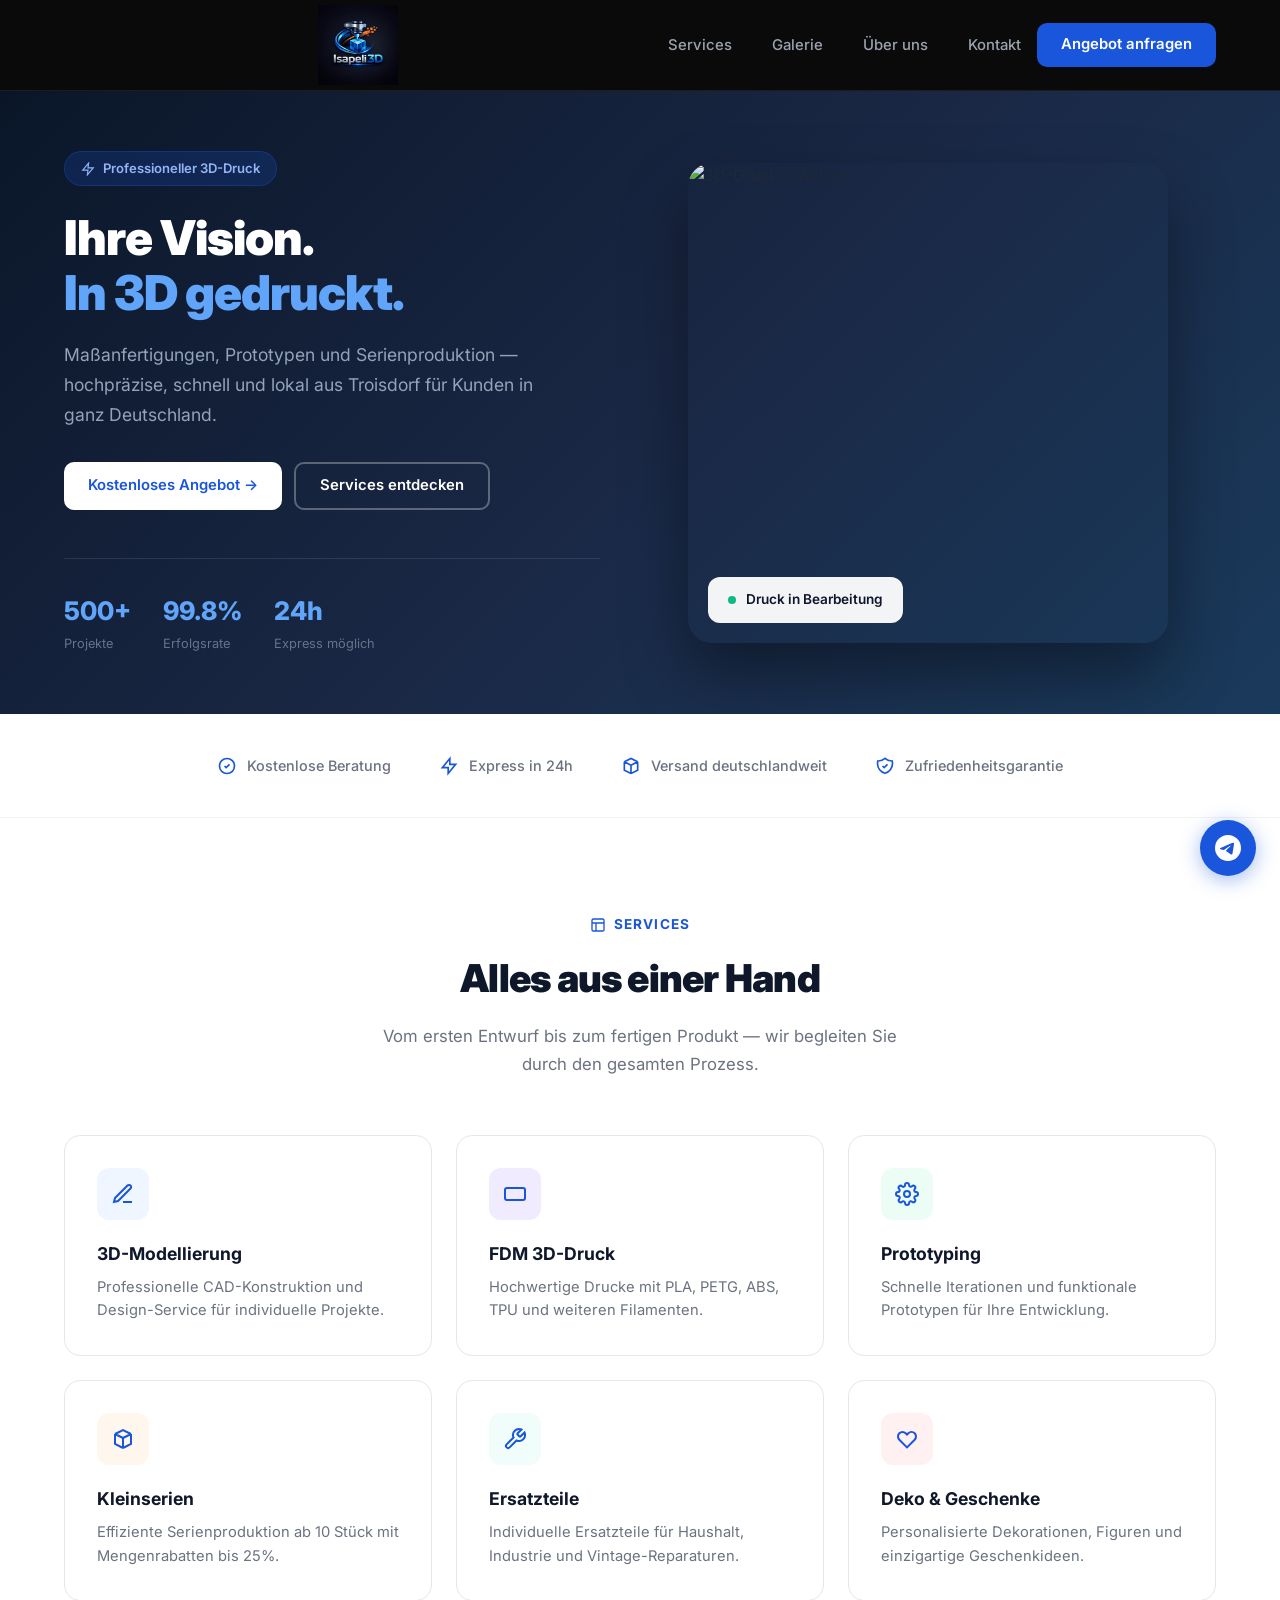
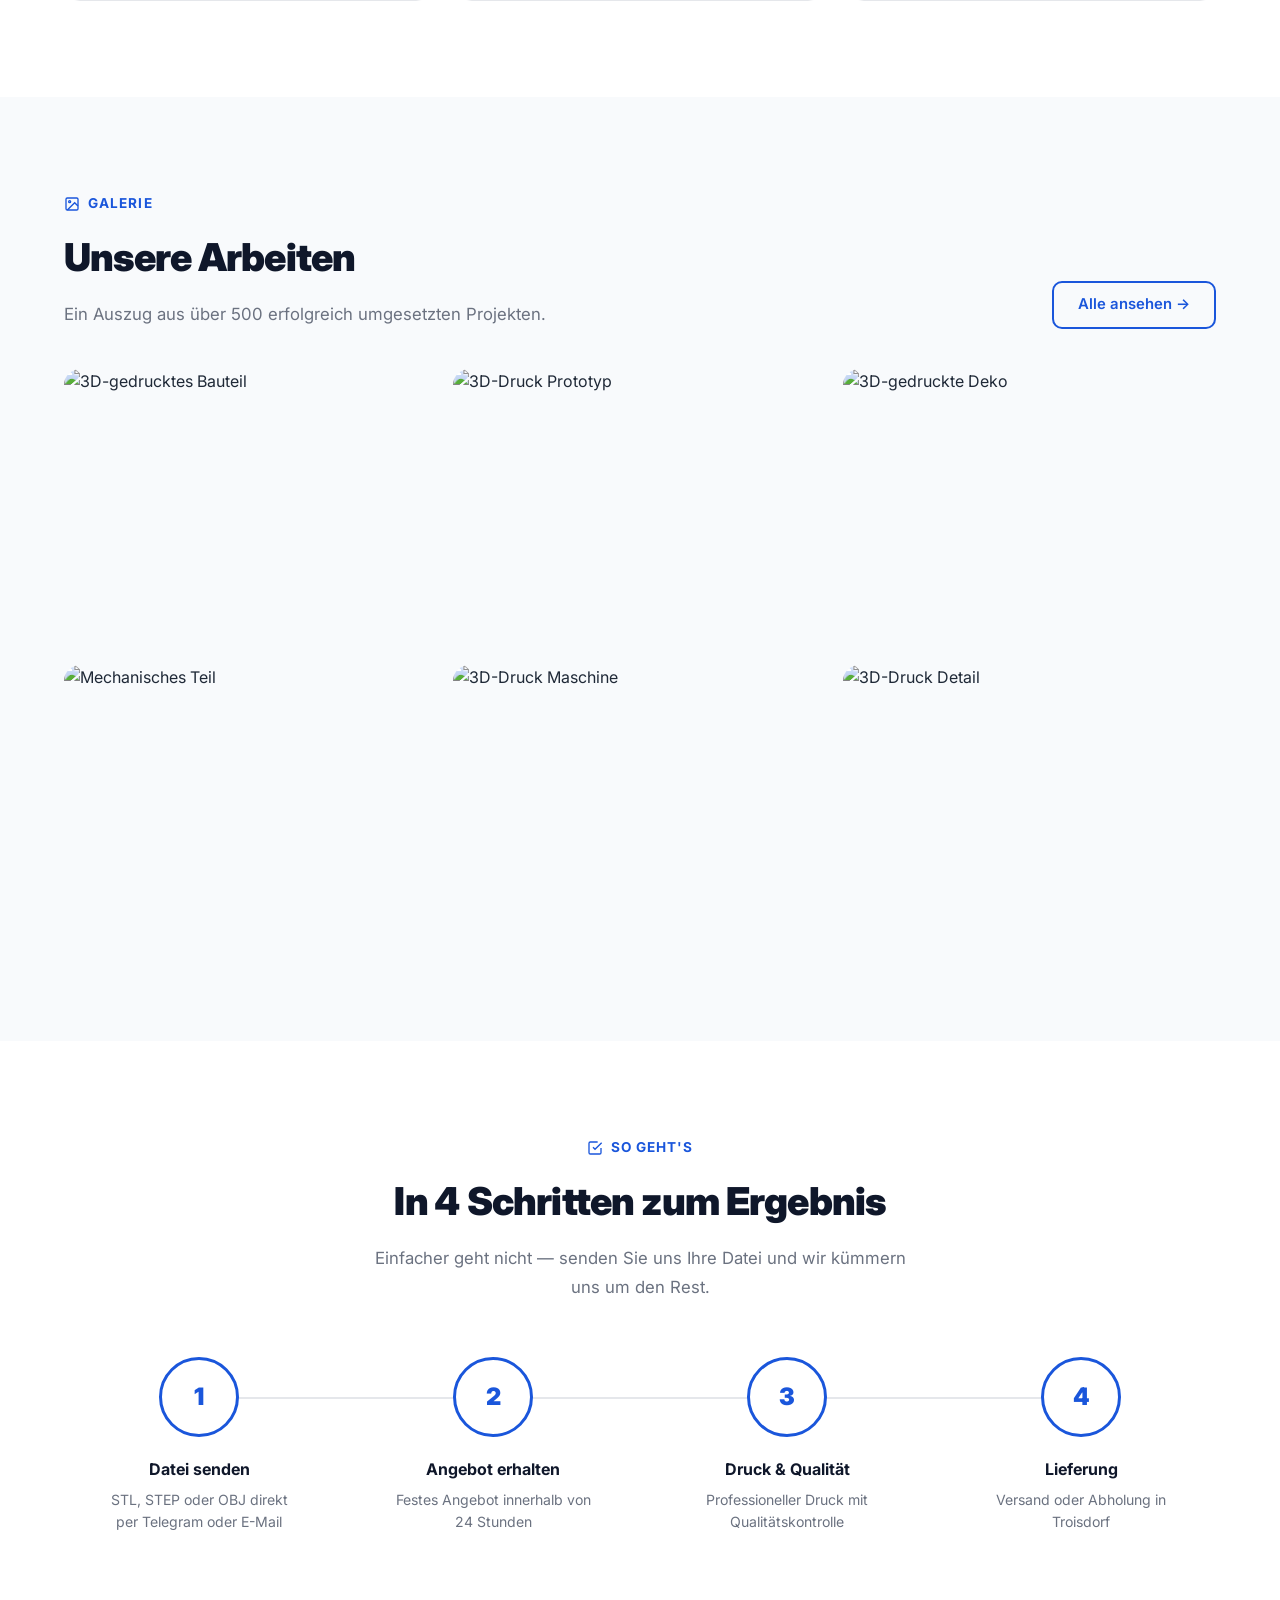
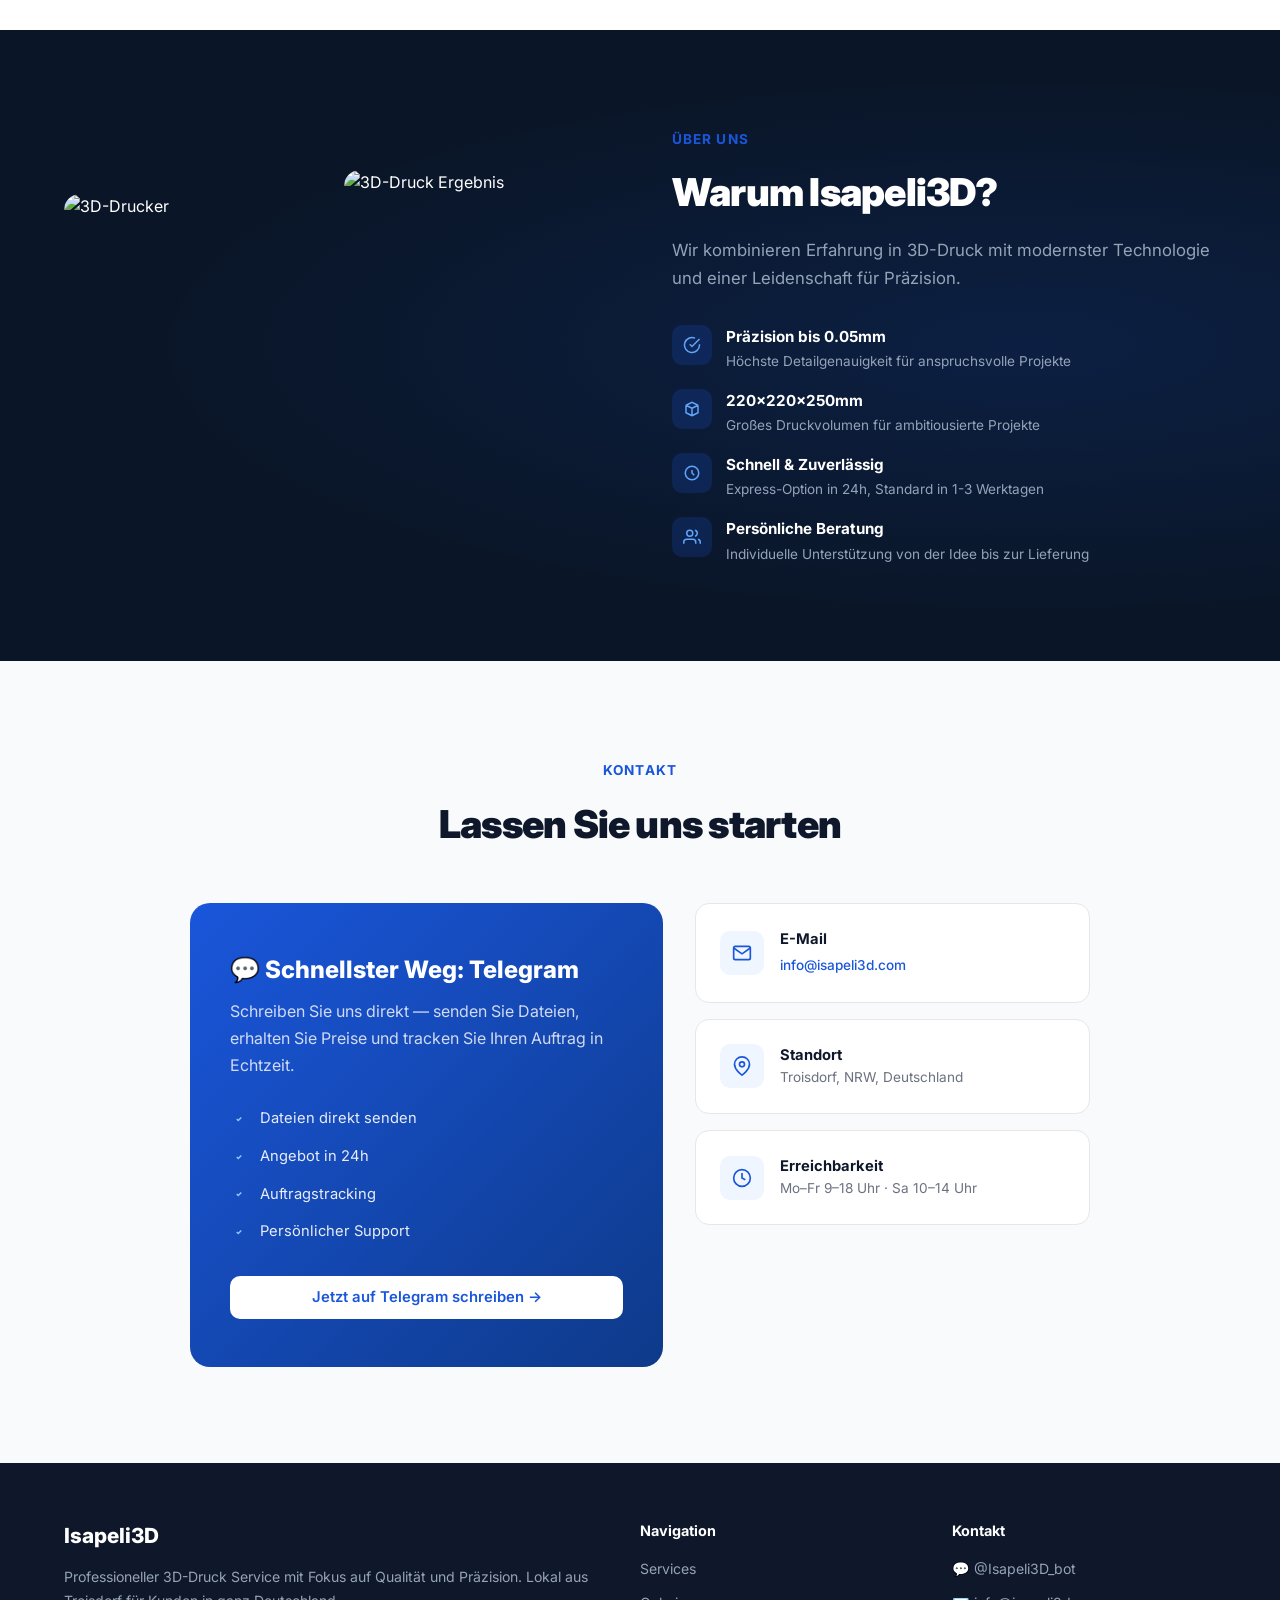
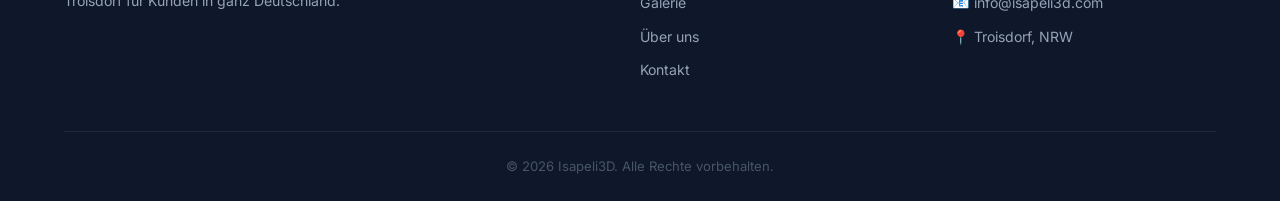
==== index.html @ d5b35d13 "fix: Logo mittig und 80px groß" ====
<!DOCTYPE html>
<html lang="de">
<head>
    <meta charset="UTF-8">
    <meta name="viewport" content="width=device-width, initial-scale=1.0">
    <title>Isapeli3D - Professioneller 3D-Druck Service</title>
    <meta name="description" content="Professioneller 3D-Druck Service für Prototypen, Ersatzteile, Deko und individuelle Designs. Lokal aus Troisdorf.">
    <link rel="icon" href="logo.png" type="image/png">
    <link rel="preconnect" href="https://fonts.googleapis.com">
    <link href="https://fonts.googleapis.com/css2?family=Inter:wght@400;500;600;700;800;900&display=swap" rel="stylesheet">
    <style>
        *{margin:0;padding:0;box-sizing:border-box}
        html{scroll-behavior:smooth}
        body{font-family:'Inter',-apple-system,BlinkMacSystemFont,sans-serif;line-height:1.6;color:#1F2937;background:#fff}
        img{max-width:100%;display:block}
        .container{max-width:1200px;margin:0 auto;padding:0 24px}

        /* === HEADER === */
        header{background:#0a0a0a;border-bottom:1px solid rgba(255,255,255,.08);position:sticky;top:0;z-index:1000}
        .nav-wrap{display:flex;justify-content:space-between;align-items:center;height:90px}
        .logo-link{display:flex;align-items:center;justify-content:center;flex:1;text-decoration:none}
        .logo-link img{height:80px;width:auto}
        nav{display:flex;align-items:center;gap:36px}
        nav ul{display:flex;list-style:none;gap:8px}
        nav a{text-decoration:none;color:#9ca3af;font-weight:500;font-size:.93rem;padding:8px 16px;border-radius:8px;transition:all .2s}
        nav a:hover{color:#fff;background:rgba(255,255,255,.08)}
        .btn{display:inline-flex;align-items:center;gap:8px;padding:10px 24px;border-radius:10px;font-weight:600;font-size:.93rem;text-decoration:none;transition:all .2s;border:none;cursor:pointer}
        .btn-primary{background:#1a56db;color:#fff}.btn-primary:hover{background:#1444b3;transform:translateY(-1px);box-shadow:0 4px 16px rgba(26,86,219,.35)}
        .btn-outline{background:transparent;color:#1a56db;border:2px solid #1a56db}.btn-outline:hover{background:#1a56db;color:#fff}
        .btn-white{background:#fff;color:#1a56db}.btn-white:hover{background:#F0F4FF;transform:translateY(-1px)}
        .hamburger{display:none;background:none;border:none;cursor:pointer;padding:8px}
        .hamburger span{display:block;width:22px;height:2px;background:#9ca3af;margin:5px 0;border-radius:2px;transition:.3s}
        .mobile-nav{display:none;position:fixed;inset:0;top:76px;background:#fff;z-index:999;padding:24px;flex-direction:column;overflow-y:auto}
        .mobile-nav.active{display:flex}
        .mobile-nav a{display:block;padding:16px 0;font-size:1.1rem;font-weight:600;color:#1F2937;text-decoration:none;border-bottom:1px solid #F3F4F6}
        .mobile-nav .mob-cta{margin-top:24px}

        /* === HERO === */
        .hero{position:relative;background:#0a1628;overflow:hidden;padding:0}
        .hero-bg{position:absolute;inset:0;background:linear-gradient(135deg,#0a1628 0%,#1a2744 50%,#1a3a5c 100%)}
        .hero-grid{position:relative;z-index:1;display:grid;grid-template-columns:1fr 1fr;align-items:center;min-height:580px;padding:60px 0}
        .hero-text{color:#fff;padding-right:40px}
        .hero-badge{display:inline-flex;align-items:center;gap:8px;background:rgba(26,86,219,.2);border:1px solid rgba(26,86,219,.3);color:#93b4f5;padding:6px 16px;border-radius:50px;font-size:.82rem;font-weight:600;margin-bottom:24px}
        .hero-badge svg{width:14px;height:14px}
        .hero-text h1{font-size:3rem;font-weight:900;line-height:1.15;margin-bottom:20px;letter-spacing:-.02em}
        .hero-text h1 span{color:#60a5fa}
        .hero-text p{font-size:1.1rem;color:#94a3b8;margin-bottom:32px;max-width:480px;line-height:1.7}
        .hero-buttons{display:flex;gap:12px;flex-wrap:wrap}
        .hero-stats{display:flex;gap:32px;margin-top:48px;padding-top:32px;border-top:1px solid rgba(255,255,255,.1)}
        .hero-stat .num{font-size:1.6rem;font-weight:800;color:#60a5fa}
        .hero-stat .label{font-size:.8rem;color:#64748b;margin-top:2px}
        .hero-visual{position:relative;display:flex;justify-content:center;align-items:center}
        .hero-img-wrap{position:relative;width:100%;max-width:480px;aspect-ratio:1;border-radius:24px;overflow:hidden;box-shadow:0 32px 64px rgba(0,0,0,.4)}
        .hero-img-wrap img{width:100%;height:100%;object-fit:cover}
        .hero-img-badge{position:absolute;bottom:20px;left:20px;background:rgba(255,255,255,.95);backdrop-filter:blur(10px);padding:12px 20px;border-radius:12px;display:flex;align-items:center;gap:10px}
        .hero-img-badge .dot{width:8px;height:8px;background:#10b981;border-radius:50%;animation:pulse 2s infinite}
        @keyframes pulse{0%,100%{opacity:1}50%{opacity:.4}}

        /* === TRUST BAR === */
        .trust{padding:40px 0;background:#fff;border-bottom:1px solid #F3F4F6}
        .trust-inner{display:flex;justify-content:center;align-items:center;gap:48px;flex-wrap:wrap}
        .trust-item{display:flex;align-items:center;gap:10px;color:#6B7280;font-size:.9rem;font-weight:500}
        .trust-item svg{width:20px;height:20px;color:#1a56db}

        /* === SECTION COMMON === */
        .section{padding:96px 0}
        .section-label{display:inline-flex;align-items:center;gap:8px;color:#1a56db;font-size:.85rem;font-weight:700;text-transform:uppercase;letter-spacing:.08em;margin-bottom:12px}
        .section-label svg{width:16px;height:16px}
        .section-title{font-size:2.4rem;font-weight:900;color:#0f172a;margin-bottom:12px;letter-spacing:-.02em}
        .section-desc{color:#6B7280;font-size:1.05rem;max-width:560px;line-height:1.7}

        /* === SERVICES === */
        .services{background:#fff}
        .services-header{text-align:center;margin-bottom:56px}
        .services-header .section-desc{margin:8px auto 0}
        .services-grid{display:grid;grid-template-columns:repeat(3,1fr);gap:24px}
        .service-card{position:relative;padding:32px;border-radius:16px;border:1px solid #E5E7EB;transition:all .3s;overflow:hidden;background:#fff}
        .service-card:hover{border-color:#1a56db;box-shadow:0 16px 40px rgba(26,86,219,.08);transform:translateY(-4px)}
        .service-card .card-icon{width:52px;height:52px;border-radius:12px;display:flex;align-items:center;justify-content:center;margin-bottom:20px}
        .service-card .card-icon svg{width:24px;height:24px;color:#1a56db}
        .service-card h3{font-size:1.1rem;font-weight:700;color:#0f172a;margin-bottom:8px}
        .service-card p{color:#6B7280;font-size:.92rem;line-height:1.6}
        .icon-blue{background:#EFF6FF}
        .icon-purple{background:#F0EBFF}
        .icon-green{background:#ECFDF5}
        .icon-orange{background:#FFF7ED}
        .icon-teal{background:#F0FDFA}
        .icon-rose{background:#FFF1F2}

        /* === SHOWCASE (Bilder) === */
        .showcase{background:#F8FAFC}
        .showcase-header{display:flex;justify-content:space-between;align-items:end;margin-bottom:40px;flex-wrap:wrap;gap:16px}
        .gallery{display:grid;grid-template-columns:repeat(3,1fr);gap:16px}
        .gallery-item{position:relative;border-radius:16px;overflow:hidden;aspect-ratio:4/3;cursor:pointer}
        .gallery-item img{width:100%;height:100%;object-fit:cover;transition:transform .4s}
        .gallery-item:hover img{transform:scale(1.05)}
        .gallery-item .overlay{position:absolute;inset:0;background:linear-gradient(to top,rgba(0,0,0,.6) 0%,transparent 50%);display:flex;align-items:end;padding:20px;opacity:0;transition:opacity .3s}
        .gallery-item:hover .overlay{opacity:1}
        .gallery-item .overlay span{color:#fff;font-weight:600;font-size:.95rem}

        /* === PROCESS === */
        .process{background:#fff}
        .process-header{text-align:center;margin-bottom:56px}
        .process-header .section-desc{margin:8px auto 0}
        .steps{display:grid;grid-template-columns:repeat(4,1fr);gap:24px;position:relative}
        .steps::before{content:'';position:absolute;top:40px;left:12%;right:12%;height:2px;background:#E5E7EB;z-index:0}
        .step{text-align:center;position:relative;z-index:1}
        .step-num{width:80px;height:80px;border-radius:50%;background:#fff;border:3px solid #1a56db;display:flex;align-items:center;justify-content:center;margin:0 auto 20px;font-size:1.5rem;font-weight:900;color:#1a56db}
        .step h4{font-size:1rem;font-weight:700;margin-bottom:6px;color:#0f172a}
        .step p{font-size:.88rem;color:#6B7280;max-width:200px;margin:0 auto}

        /* === ABOUT === */
        .about{background:#0a1628;color:#fff;position:relative;overflow:hidden}
        .about-bg{position:absolute;inset:0;background:radial-gradient(ellipse at 80% 50%,rgba(26,86,219,.15) 0%,transparent 60%)}
        .about-grid{position:relative;z-index:1;display:grid;grid-template-columns:1fr 1fr;gap:64px;align-items:center}
        .about-images{display:grid;grid-template-columns:1fr 1fr;gap:16px}
        .about-img{border-radius:16px;overflow:hidden;aspect-ratio:3/4}
        .about-img:first-child{transform:translateY(24px)}
        .about-img img{width:100%;height:100%;object-fit:cover}
        .about-content .section-title{color:#fff}
        .about-content .section-desc{color:#94a3b8}
        .features-list{display:flex;flex-direction:column;gap:16px;margin-top:32px}
        .feature{display:flex;align-items:start;gap:14px}
        .feature-icon{width:40px;height:40px;border-radius:10px;background:rgba(26,86,219,.2);display:flex;align-items:center;justify-content:center;flex-shrink:0}
        .feature-icon svg{width:18px;height:18px;color:#60a5fa}
        .feature h4{font-size:.95rem;font-weight:700;margin-bottom:2px}
        .feature p{font-size:.85rem;color:#94a3b8}

        /* === CONTACT === */
        .contact{background:#F8FAFC}
        .contact-layout{display:grid;grid-template-columns:1.2fr 1fr;gap:32px;max-width:900px;margin:0 auto}
        .tg-card{background:linear-gradient(135deg,#1a56db 0%,#0e3a8a 100%);padding:48px 40px;border-radius:20px;color:#fff}
        .tg-card h3{font-size:1.5rem;font-weight:800;margin-bottom:8px}
        .tg-card p{color:rgba(255,255,255,.8);margin-bottom:28px;line-height:1.7}
        .tg-features{display:flex;flex-direction:column;gap:14px;margin-bottom:32px}
        .tg-feat{display:flex;align-items:center;gap:12px;font-size:.92rem;color:rgba(255,255,255,.9)}
        .tg-feat svg{width:18px;height:18px;color:#93c5fd;flex-shrink:0}
        .info-cards{display:flex;flex-direction:column;gap:16px}
        .info-card{background:#fff;padding:24px;border-radius:14px;border:1px solid #E5E7EB;display:flex;align-items:center;gap:16px;transition:border-color .2s}
        .info-card:hover{border-color:#1a56db}
        .info-card .ic-icon{width:44px;height:44px;border-radius:10px;background:#EFF6FF;display:flex;align-items:center;justify-content:center;flex-shrink:0}
        .info-card .ic-icon svg{width:20px;height:20px;color:#1a56db}
        .info-card h4{font-size:.92rem;font-weight:700;color:#0f172a}
        .info-card p{font-size:.85rem;color:#6B7280}
        .info-card a{color:#1a56db;text-decoration:none;font-size:.85rem;font-weight:500}

        /* === FOOTER === */
        footer{background:#0f172a;color:#94a3b8;padding:56px 0 24px}
        .footer-grid{display:grid;grid-template-columns:2fr 1fr 1fr;gap:48px}
        .footer-brand .name{font-size:1.3rem;font-weight:800;color:#fff;margin-bottom:12px}
        .footer-brand p{font-size:.88rem;line-height:1.7}
        .footer-links h4{color:#fff;font-size:.9rem;font-weight:700;margin-bottom:14px}
        .footer-links ul{list-style:none}
        .footer-links li{margin-bottom:8px}
        .footer-links a{color:#94a3b8;text-decoration:none;font-size:.88rem;transition:color .2s}
        .footer-links a:hover{color:#fff}
        .footer-bottom{text-align:center;margin-top:40px;padding-top:24px;border-top:1px solid #1E293B;font-size:.82rem;color:#475569}

        /* === FLOAT TG === */
        .tg-float{position:fixed;bottom:24px;right:24px;width:56px;height:56px;background:#1a56db;border-radius:50%;display:flex;align-items:center;justify-content:center;box-shadow:0 4px 20px rgba(26,86,219,.4);z-index:9999;transition:all .2s;text-decoration:none}
        .tg-float:hover{transform:scale(1.1);box-shadow:0 6px 28px rgba(26,86,219,.5)}

        /* === RESPONSIVE === */
        @media(max-width:1024px){
            .hero-grid{grid-template-columns:1fr;min-height:auto;padding:48px 0}
            .hero-text{padding-right:0;text-align:center}
            .hero-text p{margin:0 auto 32px}
            .hero-buttons{justify-content:center}
            .hero-stats{justify-content:center}
            .hero-visual{display:none}
            .hero-text h1{font-size:2.4rem}
            .services-grid{grid-template-columns:repeat(2,1fr)}
            .gallery{grid-template-columns:repeat(2,1fr)}
            .steps{grid-template-columns:repeat(2,1fr)}
            .steps::before{display:none}
            .about-grid{grid-template-columns:1fr;gap:40px}
            .about-images{display:none}
            .contact-layout{grid-template-columns:1fr}
            .footer-grid{grid-template-columns:1fr;gap:32px}
        }
        @media(max-width:768px){
            .hamburger{display:block}
            nav,.nav-cta{display:none}
            .section{padding:64px 0}
            .section-title{font-size:1.8rem}
            .hero-text h1{font-size:2rem}
            .services-grid{grid-template-columns:1fr}
            .gallery{grid-template-columns:1fr 1fr}
            .steps{grid-template-columns:1fr 1fr}
            .tg-card{padding:32px 24px}
            .trust-inner{gap:24px}
        }
        @media(max-width:480px){
            .hero-text h1{font-size:1.7rem}
            .gallery{grid-template-columns:1fr}
            .steps{grid-template-columns:1fr}
            .hero-buttons{flex-direction:column;align-items:center}
            .hero-stats{flex-direction:column;gap:16px;align-items:center}
        }
    </style>
</head>
<body>
    <header>
        <div class="container nav-wrap">
            <a href="#" class="logo-link"><img src="logo.png" alt="Isapeli3D"></a>
            <nav>
                <ul>
                    <li><a href="#services">Services</a></li>
                    <li><a href="#showcase">Galerie</a></li>
                    <li><a href="#about">Über uns</a></li>
                    <li><a href="#contact">Kontakt</a></li>
                </ul>
            </nav>
            <a href="#contact" class="btn btn-primary nav-cta">Angebot anfragen</a>
            <button class="hamburger" onclick="toggleMobile()" aria-label="Menü"><span></span><span></span><span></span></button>
        </div>
        <div class="mobile-nav" id="mobileNav">
            <a href="#services" onclick="closeMobile()">Services</a>
            <a href="#showcase" onclick="closeMobile()">Galerie</a>
            <a href="#about" onclick="closeMobile()">Über uns</a>
            <a href="#contact" onclick="closeMobile()">Kontakt</a>
            <div class="mob-cta"><a href="https://t.me/Isapeli3D_bot" target="_blank" class="btn btn-primary" style="display:block;text-align:center">💬 Telegram</a></div>
        </div>
    </header>

    <!-- HERO -->
    <section class="hero">
        <div class="hero-bg"></div>
        <div class="container">
            <div class="hero-grid">
                <div class="hero-text">
                    <div class="hero-badge"><svg viewBox="0 0 24 24" fill="none" stroke="currentColor" stroke-width="2"><path d="M13 2L3 14h9l-1 8 10-12h-9l1-8z"/></svg> Professioneller 3D-Druck</div>
                    <h1>Ihre Vision.<br><span>In 3D gedruckt.</span></h1>
                    <p>Maßanfertigungen, Prototypen und Serienproduktion — hochpräzise, schnell und lokal aus Troisdorf für Kunden in ganz Deutschland.</p>
                    <div class="hero-buttons">
                        <a href="#contact" class="btn btn-white">Kostenloses Angebot →</a>
                        <a href="#services" class="btn btn-outline" style="border-color:rgba(255,255,255,.3);color:#fff">Services entdecken</a>
                    </div>
                    <div class="hero-stats">
                        <div class="hero-stat"><div class="num">500+</div><div class="label">Projekte</div></div>
                        <div class="hero-stat"><div class="num">99.8%</div><div class="label">Erfolgsrate</div></div>
                        <div class="hero-stat"><div class="num">24h</div><div class="label">Express möglich</div></div>
                    </div>
                </div>
                <div class="hero-visual">
                    <div class="hero-img-wrap">
                        <img src="https://plus.unsplash.com/premium_photo-1661963170712-7f1b0e6e0c25?w=600&h=600&fit=crop&q=80" alt="3D-Druck in Aktion">
                        <div class="hero-img-badge"><div class="dot"></div><span style="font-size:.85rem;font-weight:600;color:#0f172a">Druck in Bearbeitung</span></div>
                    </div>
                </div>
            </div>
        </div>
    </section>

    <!-- TRUST BAR -->
    <section class="trust">
        <div class="container trust-inner">
            <div class="trust-item"><svg viewBox="0 0 24 24" fill="none" stroke="currentColor" stroke-width="2"><path d="M9 12l2 2 4-4m6 2a9 9 0 11-18 0 9 9 0 0118 0z"/></svg> Kostenlose Beratung</div>
            <div class="trust-item"><svg viewBox="0 0 24 24" fill="none" stroke="currentColor" stroke-width="2"><path d="M13 10V3L4 14h7v7l9-11h-7z"/></svg> Express in 24h</div>
            <div class="trust-item"><svg viewBox="0 0 24 24" fill="none" stroke="currentColor" stroke-width="2"><path d="M20 7l-8-4-8 4m16 0l-8 4m8-4v10l-8 4m0-10L4 7m8 4v10M4 7v10l8 4"/></svg> Versand deutschlandweit</div>
            <div class="trust-item"><svg viewBox="0 0 24 24" fill="none" stroke="currentColor" stroke-width="2"><path d="M9 12l2 2 4-4m5.618-4.016A11.955 11.955 0 0112 2.944a11.955 11.955 0 01-8.618 3.04A12.02 12.02 0 003 9c0 5.591 3.824 10.29 9 11.622 5.176-1.332 9-6.03 9-11.622 0-1.042-.133-2.052-.382-3.016z"/></svg> Zufriedenheitsgarantie</div>
        </div>
    </section>

    <!-- SERVICES -->
    <section id="services" class="section services">
        <div class="container">
            <div class="services-header">
                <div class="section-label"><svg viewBox="0 0 24 24" fill="none" stroke="currentColor" stroke-width="2"><rect x="3" y="3" width="18" height="18" rx="2"/><path d="M3 9h18M9 21V9"/></svg> SERVICES</div>
                <h2 class="section-title">Alles aus einer Hand</h2>
                <p class="section-desc">Vom ersten Entwurf bis zum fertigen Produkt — wir begleiten Sie durch den gesamten Prozess.</p>
            </div>
            <div class="services-grid">
                <div class="service-card">
                    <div class="card-icon icon-blue"><svg viewBox="0 0 24 24" fill="none" stroke="currentColor" stroke-width="2"><path d="M12 20h9M16.5 3.5a2.121 2.121 0 013 3L7 19l-4 1 1-4L16.5 3.5z"/></svg></div>
                    <h3>3D-Modellierung</h3>
                    <p>Professionelle CAD-Konstruktion und Design-Service für individuelle Projekte.</p>
                </div>
                <div class="service-card">
                    <div class="card-icon icon-purple"><svg viewBox="0 0 24 24" fill="none" stroke="currentColor" stroke-width="2"><rect x="2" y="6" width="20" height="12" rx="2"/><path d="M12 12h.01M8 12h.01M16 12h.01M6 12h.01M18 12h.01"/></svg></div>
                    <h3>FDM 3D-Druck</h3>
                    <p>Hochwertige Drucke mit PLA, PETG, ABS, TPU und weiteren Filamenten.</p>
                </div>
                <div class="service-card">
                    <div class="card-icon icon-green"><svg viewBox="0 0 24 24" fill="none" stroke="currentColor" stroke-width="2"><circle cx="12" cy="12" r="3"/><path d="M19.4 15a1.65 1.65 0 00.33 1.82l.06.06a2 2 0 010 2.83 2 2 0 01-2.83 0l-.06-.06a1.65 1.65 0 00-1.82-.33 1.65 1.65 0 00-1 1.51V21a2 2 0 01-4 0v-.09A1.65 1.65 0 009 19.4a1.65 1.65 0 00-1.82.33l-.06.06a2 2 0 01-2.83-2.83l.06-.06A1.65 1.65 0 004.68 15a1.65 1.65 0 00-1.51-1H3a2 2 0 010-4h.09A1.65 1.65 0 004.6 9a1.65 1.65 0 00-.33-1.82l-.06-.06a2 2 0 012.83-2.83l.06.06A1.65 1.65 0 009 4.68a1.65 1.65 0 001-1.51V3a2 2 0 014 0v.09a1.65 1.65 0 001 1.51 1.65 1.65 0 001.82-.33l.06-.06a2 2 0 012.83 2.83l-.06.06A1.65 1.65 0 0019.4 9a1.65 1.65 0 001.51 1H21a2 2 0 010 4h-.09a1.65 1.65 0 00-1.51 1z"/></svg></div>
                    <h3>Prototyping</h3>
                    <p>Schnelle Iterationen und funktionale Prototypen für Ihre Entwicklung.</p>
                </div>
                <div class="service-card">
                    <div class="card-icon icon-orange"><svg viewBox="0 0 24 24" fill="none" stroke="currentColor" stroke-width="2"><path d="M20 7l-8-4-8 4m16 0l-8 4m8-4v10l-8 4m0-10L4 7m8 4v10M4 7v10l8 4"/></svg></div>
                    <h3>Kleinserien</h3>
                    <p>Effiziente Serienproduktion ab 10 Stück mit Mengenrabatten bis 25%.</p>
                </div>
                <div class="service-card">
                    <div class="card-icon icon-teal"><svg viewBox="0 0 24 24" fill="none" stroke="currentColor" stroke-width="2"><path d="M14.7 6.3a1 1 0 000 1.4l1.6 1.6a1 1 0 001.4 0l3.77-3.77a6 6 0 01-7.94 7.94l-6.91 6.91a2.12 2.12 0 01-3-3l6.91-6.91a6 6 0 017.94-7.94l-3.76 3.76z"/></svg></div>
                    <h3>Ersatzteile</h3>
                    <p>Individuelle Ersatzteile für Haushalt, Industrie und Vintage-Reparaturen.</p>
                </div>
                <div class="service-card">
                    <div class="card-icon icon-rose"><svg viewBox="0 0 24 24" fill="none" stroke="currentColor" stroke-width="2"><path d="M4.318 6.318a4.5 4.5 0 000 6.364L12 20.364l7.682-7.682a4.5 4.5 0 00-6.364-6.364L12 7.636l-1.318-1.318a4.5 4.5 0 00-6.364 0z"/></svg></div>
                    <h3>Deko & Geschenke</h3>
                    <p>Personalisierte Dekorationen, Figuren und einzigartige Geschenkideen.</p>
                </div>
            </div>
        </div>
    </section>

    <!-- SHOWCASE -->
    <section id="showcase" class="section showcase">
        <div class="container">
            <div class="showcase-header">
                <div>
                    <div class="section-label"><svg viewBox="0 0 24 24" fill="none" stroke="currentColor" stroke-width="2"><rect x="3" y="3" width="18" height="18" rx="2"/><circle cx="8.5" cy="8.5" r="1.5"/><path d="M21 15l-5-5L5 21"/></svg> GALERIE</div>
                    <h2 class="section-title">Unsere Arbeiten</h2>
                    <p class="section-desc">Ein Auszug aus über 500 erfolgreich umgesetzten Projekten.</p>
                </div>
                <a href="https://t.me/Isapeli3D_bot" target="_blank" class="btn btn-outline">Alle ansehen →</a>
            </div>
            <div class="gallery">
                <div class="gallery-item"><img src="https://plus.unsplash.com/premium_photo-1678565899333-1e5f291337b0?w=500&h=375&fit=crop&q=80" alt="3D-gedrucktes Bauteil"><div class="overlay"><span>⚙️ Präzisionsbauteil</span></div></div>
                <div class="gallery-item"><img src="https://images.unsplash.com/photo-1628348070889-cb656235b4eb?w=500&h=375&fit=crop&q=80" alt="3D-Druck Prototyp"><div class="overlay"><span>📐 Architekturmodell</span></div></div>
                <div class="gallery-item"><img src="https://images.unsplash.com/photo-1616400619175-5beda3a17896?w=500&h=375&fit=crop&q=80" alt="3D-gedruckte Deko"><div class="overlay"><span>🎨 Dekorationsfigur</span></div></div>
                <div class="gallery-item"><img src="https://images.unsplash.com/photo-1592478411213-6153e4ebc07d?w=500&h=375&fit=crop&q=80" alt="Mechanisches Teil"><div class="overlay"><span>🔧 Funktionales Bauteil</span></div></div>
                <div class="gallery-item"><img src="https://images.unsplash.com/photo-1605650248703-1f83e535c674?w=500&h=375&fit=crop&q=80" alt="3D-Druck Maschine"><div class="overlay"><span>🖨️ Serienproduktion</span></div></div>
                <div class="gallery-item"><img src="https://images.unsplash.com/photo-1581091226825-a6a2a5aee158?w=500&h=375&fit=crop&q=80" alt="3D-Druck Detail"><div class="overlay"><span>✨ Detailaufnahme</span></div></div>
            </div>
        </div>
    </section>

    <!-- PROCESS -->
    <section class="section process">
        <div class="container">
            <div class="process-header">
                <div class="section-label"><svg viewBox="0 0 24 24" fill="none" stroke="currentColor" stroke-width="2"><polyline points="9 11 12 14 22 4"/><path d="M21 12v7a2 2 0 01-2 2H5a2 2 0 01-2-2V5a2 2 0 012-2h11"/></svg> SO GEHT'S</div>
                <h2 class="section-title">In 4 Schritten zum Ergebnis</h2>
                <p class="section-desc">Einfacher geht nicht — senden Sie uns Ihre Datei und wir kümmern uns um den Rest.</p>
            </div>
            <div class="steps">
                <div class="step"><div class="step-num">1</div><h4>Datei senden</h4><p>STL, STEP oder OBJ direkt per Telegram oder E-Mail</p></div>
                <div class="step"><div class="step-num">2</div><h4>Angebot erhalten</h4><p>Festes Angebot innerhalb von 24 Stunden</p></div>
                <div class="step"><div class="step-num">3</div><h4>Druck & Qualität</h4><p>Professioneller Druck mit Qualitätskontrolle</p></div>
                <div class="step"><div class="step-num">4</div><h4>Lieferung</h4><p>Versand oder Abholung in Troisdorf</p></div>
            </div>
        </div>
    </section>

    <!-- ABOUT -->
    <section id="about" class="section about">
        <div class="about-bg"></div>
        <div class="container">
            <div class="about-grid">
                <div class="about-images">
                    <div class="about-img"><img src="https://images.unsplash.com/photo-1530124566582-a45a7e3b4538?w=400&q=80" alt="3D-Drucker"></div>
                    <div class="about-img"><img src="https://images.unsplash.com/photo-1616400619175-5beda3a17896?w=400&q=80" alt="3D-Druck Ergebnis"></div>
                </div>
                <div class="about-content">
                    <div class="section-label">ÜBER UNS</div>
                    <h2 class="section-title">Warum Isapeli3D?</h2>
                    <p class="section-desc">Wir kombinieren Erfahrung in 3D-Druck mit modernster Technologie und einer Leidenschaft für Präzision.</p>
                    <div class="features-list">
                        <div class="feature">
                            <div class="feature-icon"><svg viewBox="0 0 24 24" fill="none" stroke="currentColor" stroke-width="2"><path d="M22 11.08V12a10 10 0 11-5.93-9.14"/><polyline points="22 4 12 14.01 9 11.01"/></svg></div>
                            <div><h4>Präzision bis 0.05mm</h4><p>Höchste Detailgenauigkeit für anspruchsvolle Projekte</p></div>
                        </div>
                        <div class="feature">
                            <div class="feature-icon"><svg viewBox="0 0 24 24" fill="none" stroke="currentColor" stroke-width="2"><path d="M20 7l-8-4-8 4m16 0l-8 4m8-4v10l-8 4m0-10L4 7m8 4v10M4 7v10l8 4"/></svg></div>
                            <div><h4>220×220×250mm</h4><p>Großes Druckvolumen für ambitiousierte Projekte</p></div>
                        </div>
                        <div class="feature">
                            <div class="feature-icon"><svg viewBox="0 0 24 24" fill="none" stroke="currentColor" stroke-width="2"><path d="M12 8v4l3 3m6-3a9 9 0 11-18 0 9 9 0 0118 0z"/></svg></div>
                            <div><h4>Schnell & Zuverlässig</h4><p>Express-Option in 24h, Standard in 1-3 Werktagen</p></div>
                        </div>
                        <div class="feature">
                            <div class="feature-icon"><svg viewBox="0 0 24 24" fill="none" stroke="currentColor" stroke-width="2"><path d="M17 21v-2a4 4 0 00-4-4H5a4 4 0 00-4 4v2"/><circle cx="9" cy="7" r="4"/><path d="M23 21v-2a4 4 0 00-3-3.87M16 3.13a4 4 0 010 7.75"/></svg></div>
                            <div><h4>Persönliche Beratung</h4><p>Individuelle Unterstützung von der Idee bis zur Lieferung</p></div>
                        </div>
                    </div>
                </div>
            </div>
        </div>
    </section>

    <!-- CONTACT -->
    <section id="contact" class="section contact">
        <div class="container">
            <div style="text-align:center;margin-bottom:48px">
                <div class="section-label" style="justify-content:center">KONTAKT</div>
                <h2 class="section-title">Lassen Sie uns starten</h2>
            </div>
            <div class="contact-layout">
                <div class="tg-card">
                    <h3>💬 Schnellster Weg: Telegram</h3>
                    <p>Schreiben Sie uns direkt — senden Sie Dateien, erhalten Sie Preise und tracken Sie Ihren Auftrag in Echtzeit.</p>
                    <div class="tg-features">
                        <div class="tg-feat"><svg viewBox="0 0 24 24" fill="none" stroke="currentColor" stroke-width="2"><path d="M9 12l2 2 4-4"/></svg> Dateien direkt senden</div>
                        <div class="tg-feat"><svg viewBox="0 0 24 24" fill="none" stroke="currentColor" stroke-width="2"><path d="M9 12l2 2 4-4"/></svg> Angebot in 24h</div>
                        <div class="tg-feat"><svg viewBox="0 0 24 24" fill="none" stroke="currentColor" stroke-width="2"><path d="M9 12l2 2 4-4"/></svg> Auftragstracking</div>
                        <div class="tg-feat"><svg viewBox="0 0 24 24" fill="none" stroke="currentColor" stroke-width="2"><path d="M9 12l2 2 4-4"/></svg> Persönlicher Support</div>
                    </div>
                    <a href="https://t.me/Isapeli3D_bot" target="_blank" class="btn btn-white" style="display:flex;justify-content:center;width:100%">Jetzt auf Telegram schreiben →</a>
                </div>
                <div class="info-cards">
                    <div class="info-card">
                        <div class="ic-icon"><svg viewBox="0 0 24 24" fill="none" stroke="currentColor" stroke-width="2"><path d="M4 4h16c1.1 0 2 .9 2 2v12c0 1.1-.9 2-2 2H4c-1.1 0-2-.9-2-2V6c0-1.1.9-2 2-2z"/><polyline points="22,6 12,13 2,6"/></svg></div>
                        <div><h4>E-Mail</h4><a href="mailto:info@isapeli3d.com">info@isapeli3d.com</a></div>
                    </div>
                    <div class="info-card">
                        <div class="ic-icon"><svg viewBox="0 0 24 24" fill="none" stroke="currentColor" stroke-width="2"><path d="M21 10c0 7-9 13-9 13s-9-6-9-13a9 9 0 0118 0z"/><circle cx="12" cy="10" r="3"/></svg></div>
                        <div><h4>Standort</h4><p>Troisdorf, NRW, Deutschland</p></div>
                    </div>
                    <div class="info-card">
                        <div class="ic-icon"><svg viewBox="0 0 24 24" fill="none" stroke="currentColor" stroke-width="2"><circle cx="12" cy="12" r="10"/><polyline points="12 6 12 12 16 14"/></svg></div>
                        <div><h4>Erreichbarkeit</h4><p>Mo–Fr 9–18 Uhr · Sa 10–14 Uhr</p></div>
                    </div>
                </div>
            </div>
        </div>
    </section>

    <!-- FOOTER -->
    <footer>
        <div class="container">
            <div class="footer-grid">
                <div class="footer-brand">
                    <div class="name">Isapeli3D</div>
                    <p>Professioneller 3D-Druck Service mit Fokus auf Qualität und Präzision. Lokal aus Troisdorf für Kunden in ganz Deutschland.</p>
                </div>
                <div class="footer-links">
                    <h4>Navigation</h4>
                    <ul>
                        <li><a href="#services">Services</a></li>
                        <li><a href="#showcase">Galerie</a></li>
                        <li><a href="#about">Über uns</a></li>
                        <li><a href="#contact">Kontakt</a></li>
                    </ul>
                </div>
                <div class="footer-links">
                    <h4>Kontakt</h4>
                    <ul>
                        <li><a href="https://t.me/Isapeli3D_bot" target="_blank">💬 @Isapeli3D_bot</a></li>
                        <li><a href="mailto:info@isapeli3d.com">📧 info@isapeli3d.com</a></li>
                        <li><a>📍 Troisdorf, NRW</a></li>
                    </ul>
                </div>
            </div>
            <div class="footer-bottom">© 2026 Isapeli3D. Alle Rechte vorbehalten.</div>
        </div>
    </footer>

    <a href="https://t.me/Isapeli3D_bot" target="_blank" class="tg-float">
        <svg viewBox="0 0 24 24" width="26" height="26" fill="white"><path d="M11.944 0A12 12 0 0 0 0 12a12 12 0 0 0 12 12 12 12 0 0 0 12-12A12 12 0 0 0 12 0h-.056zm4.962 7.224c.1-.002.321.023.465.14a.506.506 0 0 1 .171.325c.016.093.036.306.02.472-.18 1.898-.96 6.504-1.36 8.627-.168.9-.499 1.201-.82 1.23-.696.065-1.225-.46-1.9-.902-1.056-.693-1.653-1.124-2.678-1.8-1.185-.78-.417-1.21.258-1.91.177-.184 3.247-2.977 3.307-3.23.007-.032.014-.15-.056-.212s-.174-.041-.249-.024c-.106.024-1.793 1.14-5.061 3.345-.479.33-.913.49-1.302.48-.428-.008-1.252-.241-1.865-.44-.752-.245-1.349-.374-1.297-.789.027-.216.325-.437.893-.663 3.498-1.524 5.83-2.529 6.998-3.014 3.332-1.386 4.025-1.627 4.476-1.635z"/></svg>
    </a>

    <script>
        function toggleMobile(){document.getElementById('mobileNav').classList.toggle('active')}
        function closeMobile(){document.getElementById('mobileNav').classList.remove('active')}
    </script>
</body>
</html>
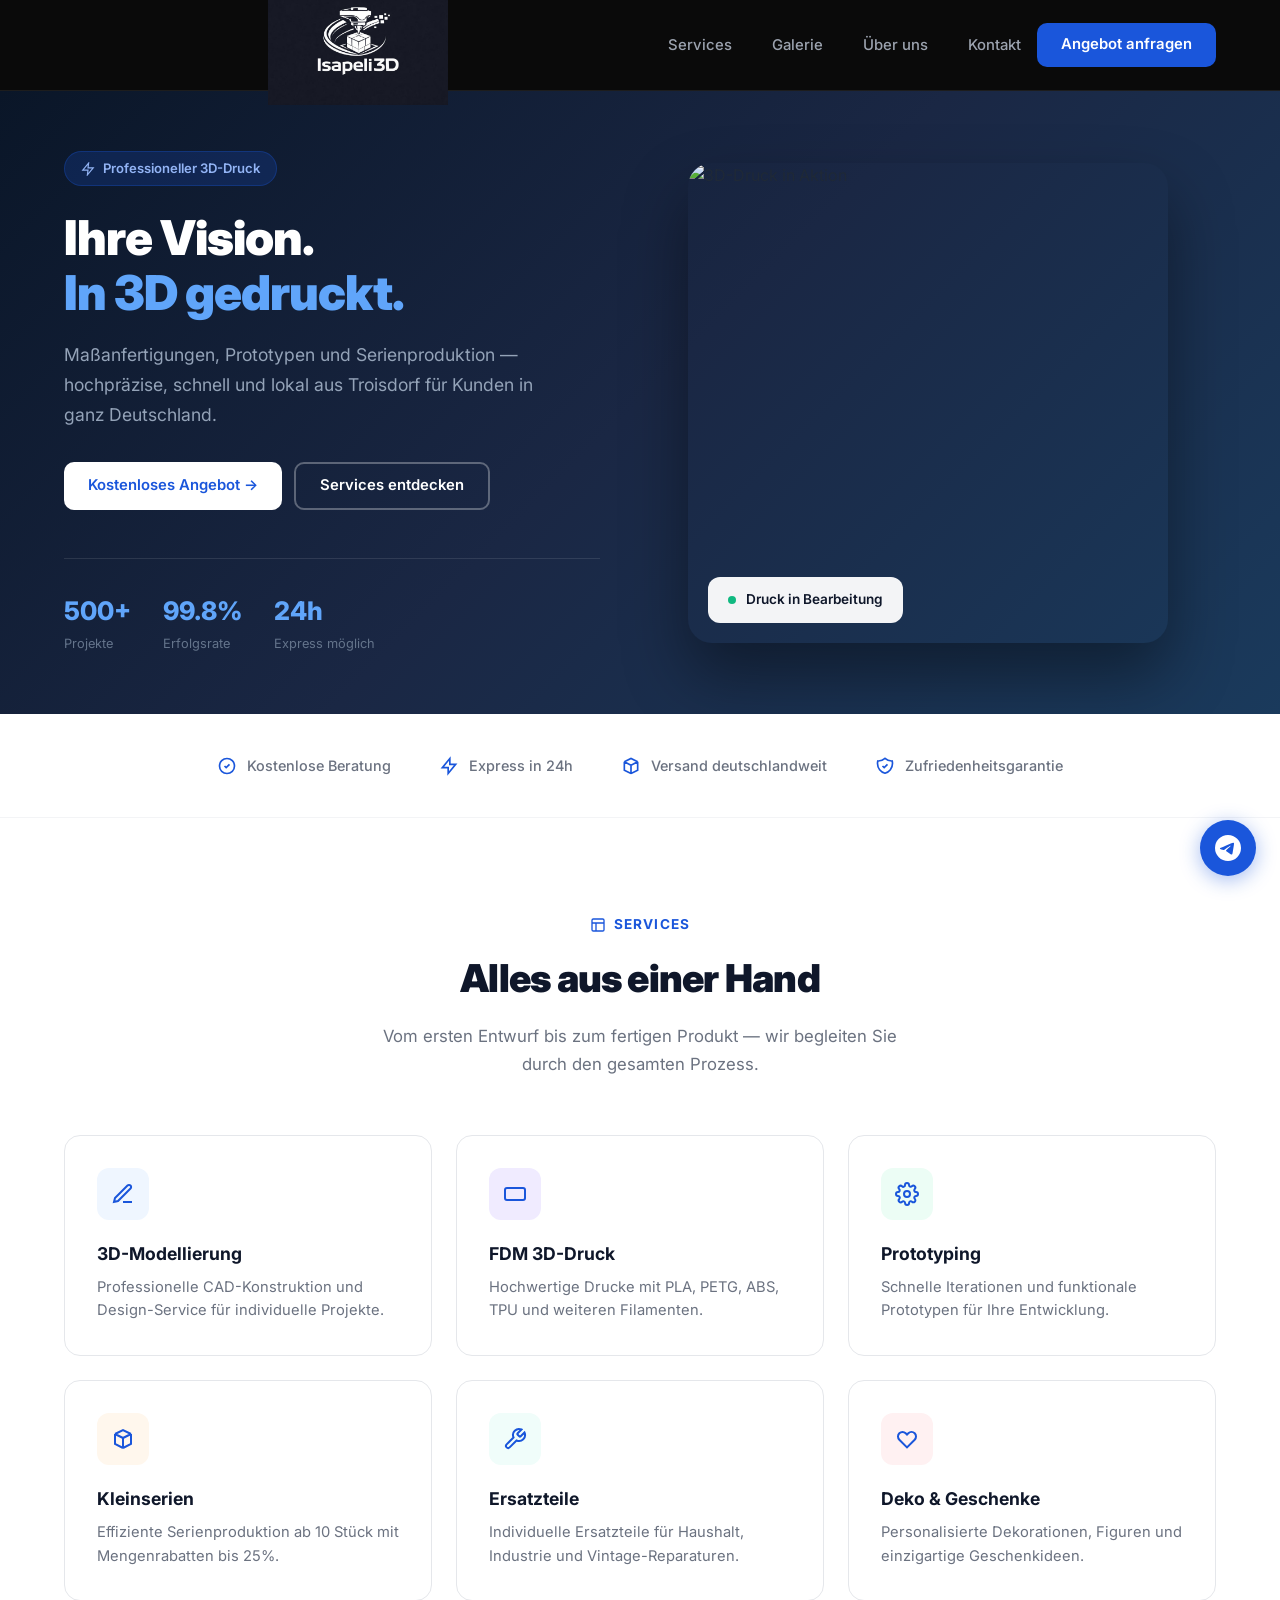
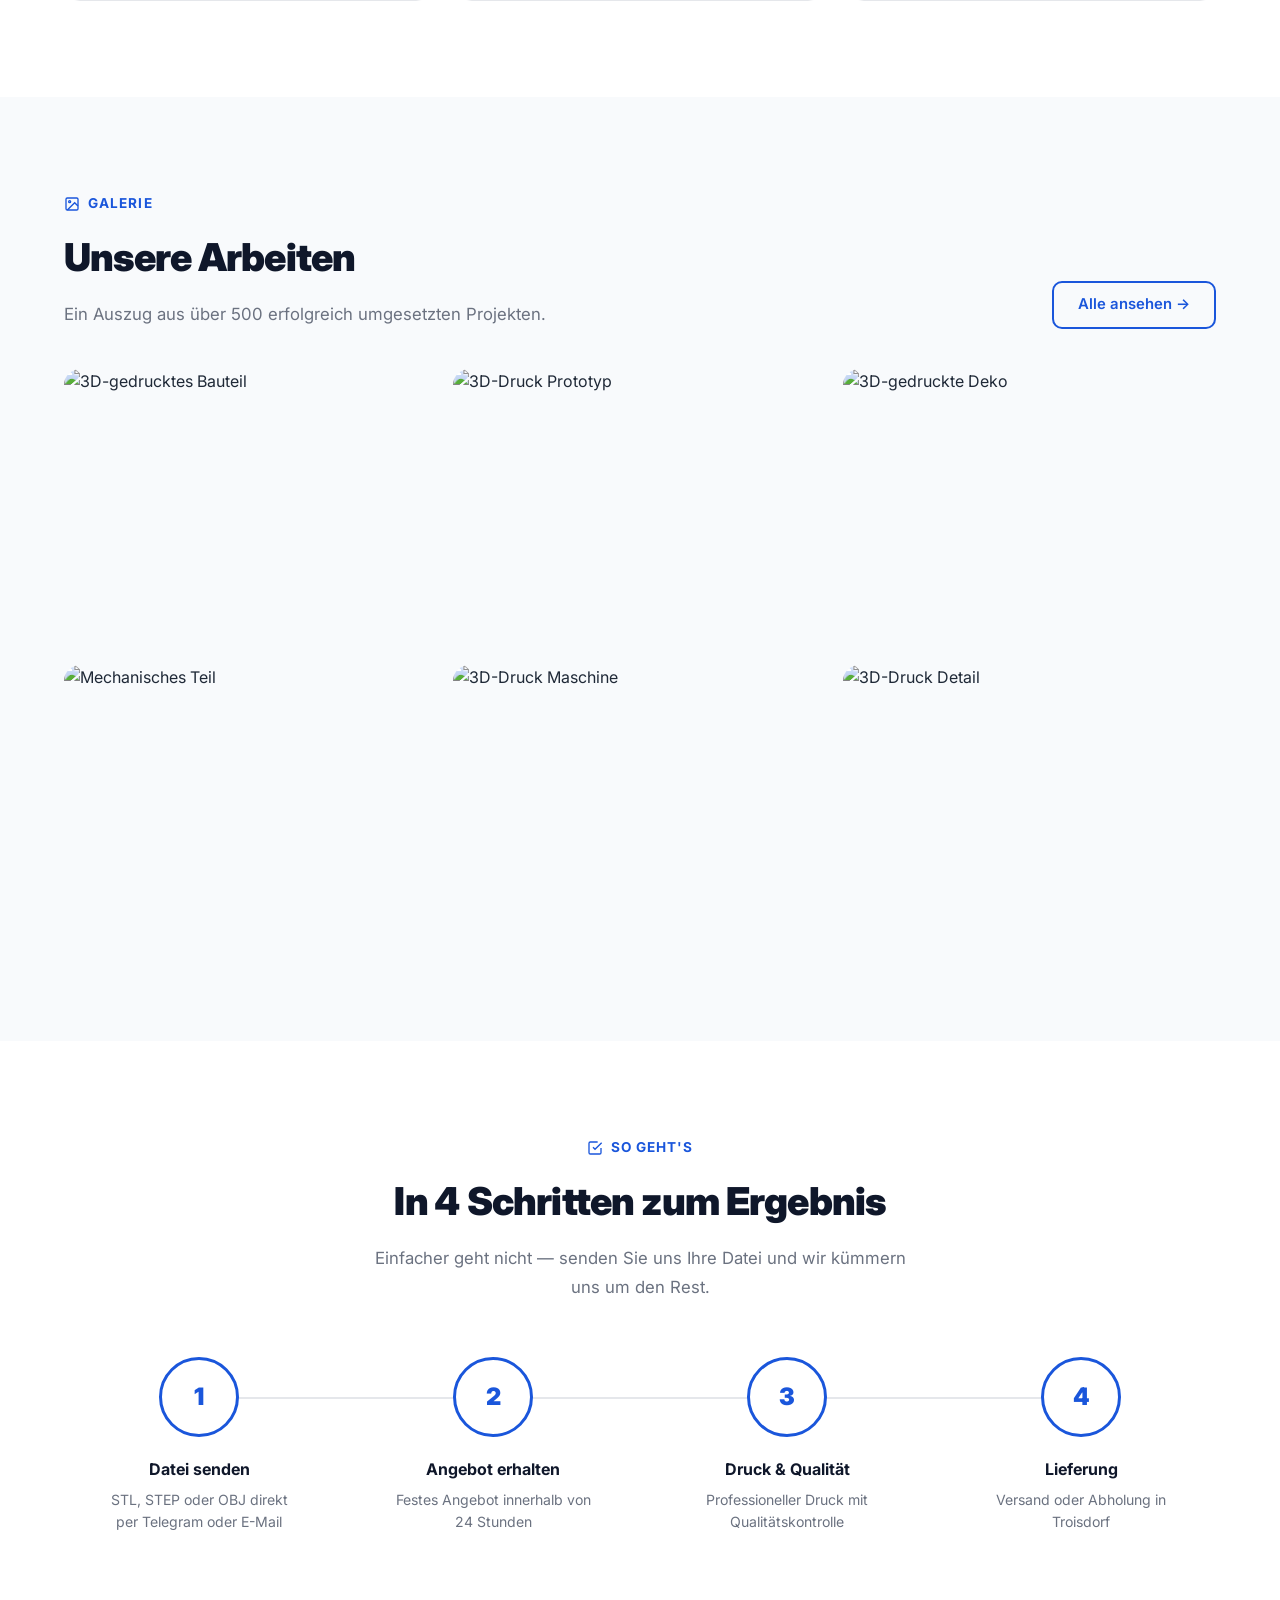
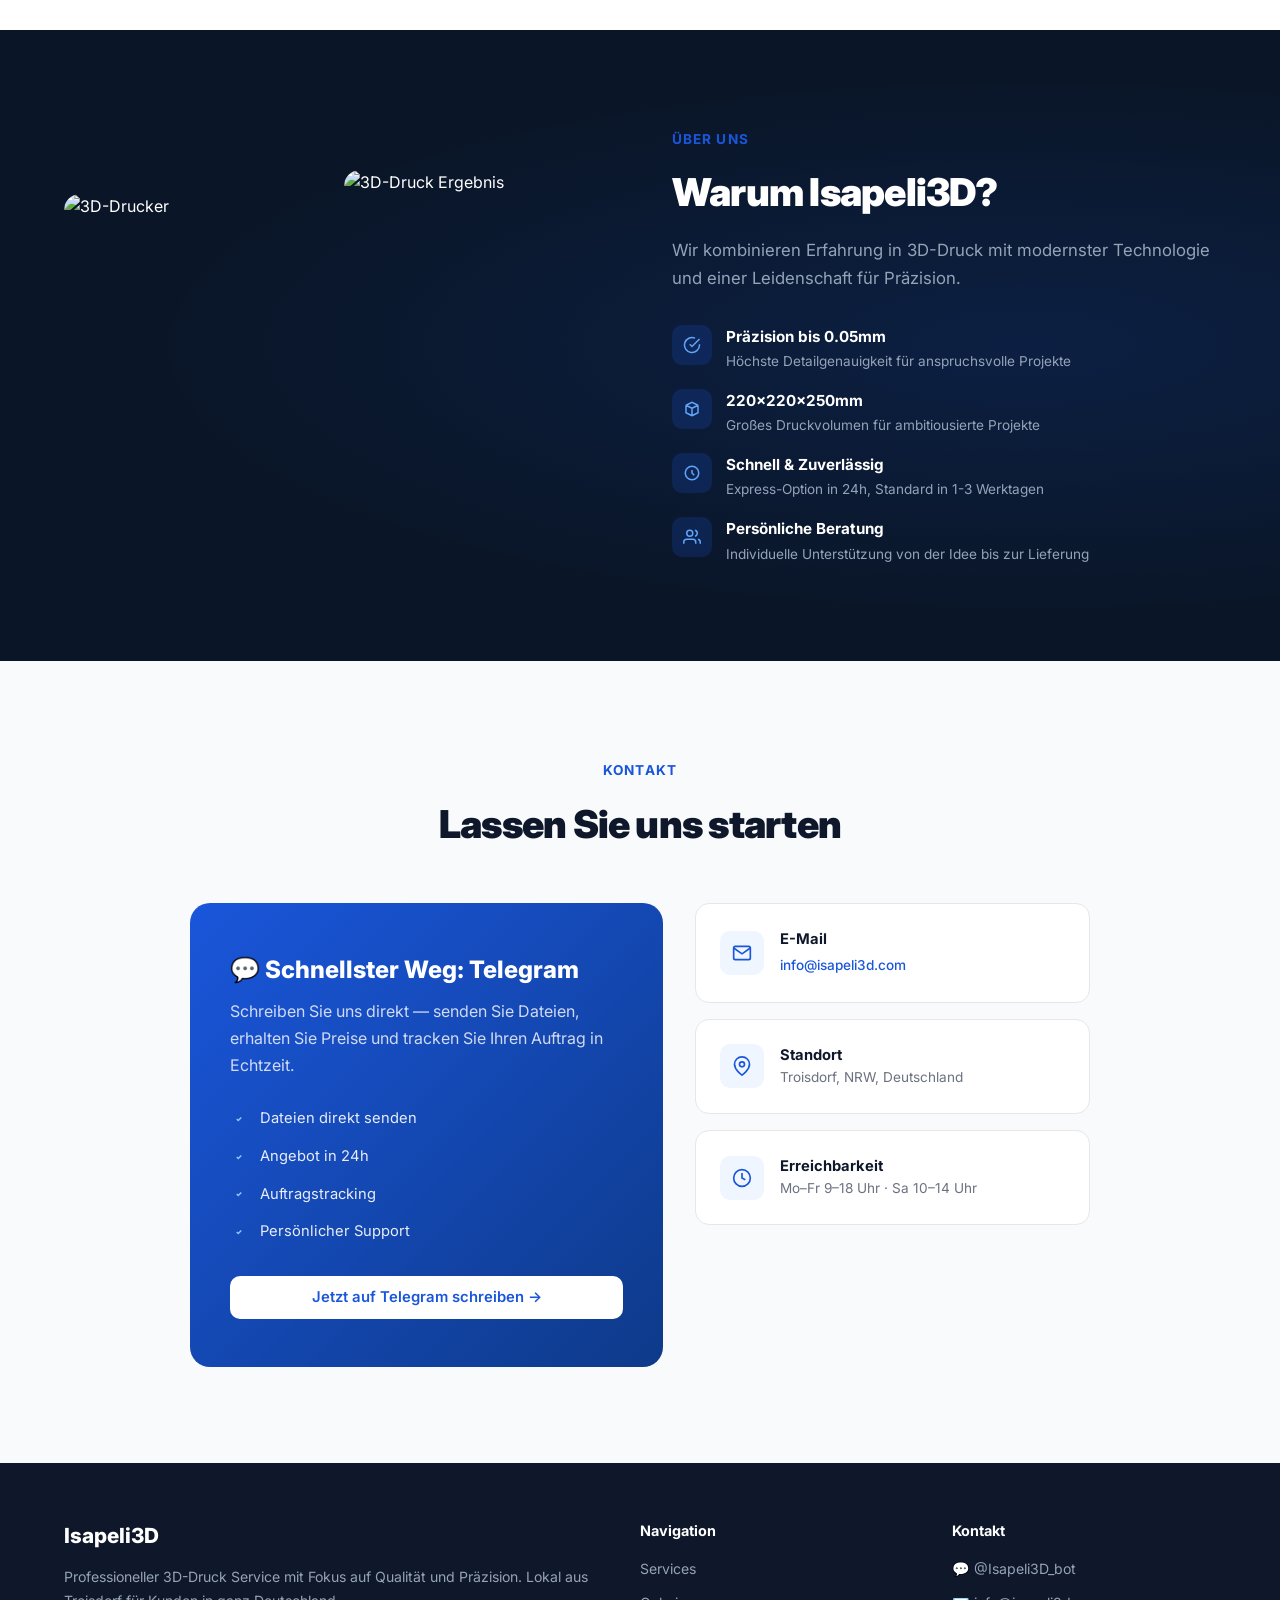
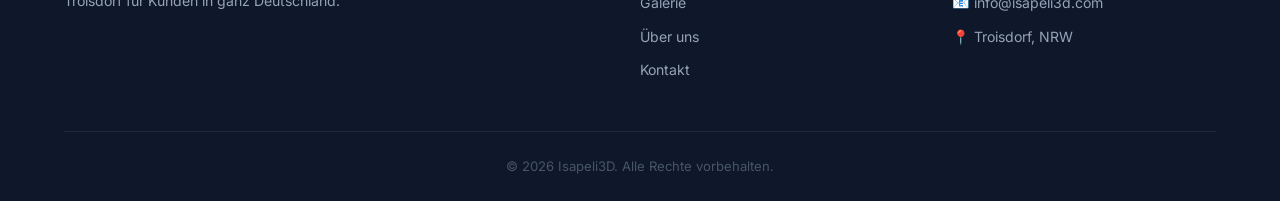
==== commit 2c55ed3d: "feat: neues Logo 120px" ====
--- a/index.html
+++ b/index.html
@@ -19,7 +19,7 @@
         header{background:#0a0a0a;border-bottom:1px solid rgba(255,255,255,.08);position:sticky;top:0;z-index:1000}
         .nav-wrap{display:flex;justify-content:space-between;align-items:center;height:90px}
         .logo-link{display:flex;align-items:center;justify-content:center;flex:1;text-decoration:none}
-        .logo-link img{height:80px;width:auto}
+        .logo-link img{height:120px;width:auto}
         nav{display:flex;align-items:center;gap:36px}
         nav ul{display:flex;list-style:none;gap:8px}
         nav a{text-decoration:none;color:#9ca3af;font-weight:500;font-size:.93rem;padding:8px 16px;border-radius:8px;transition:all .2s}
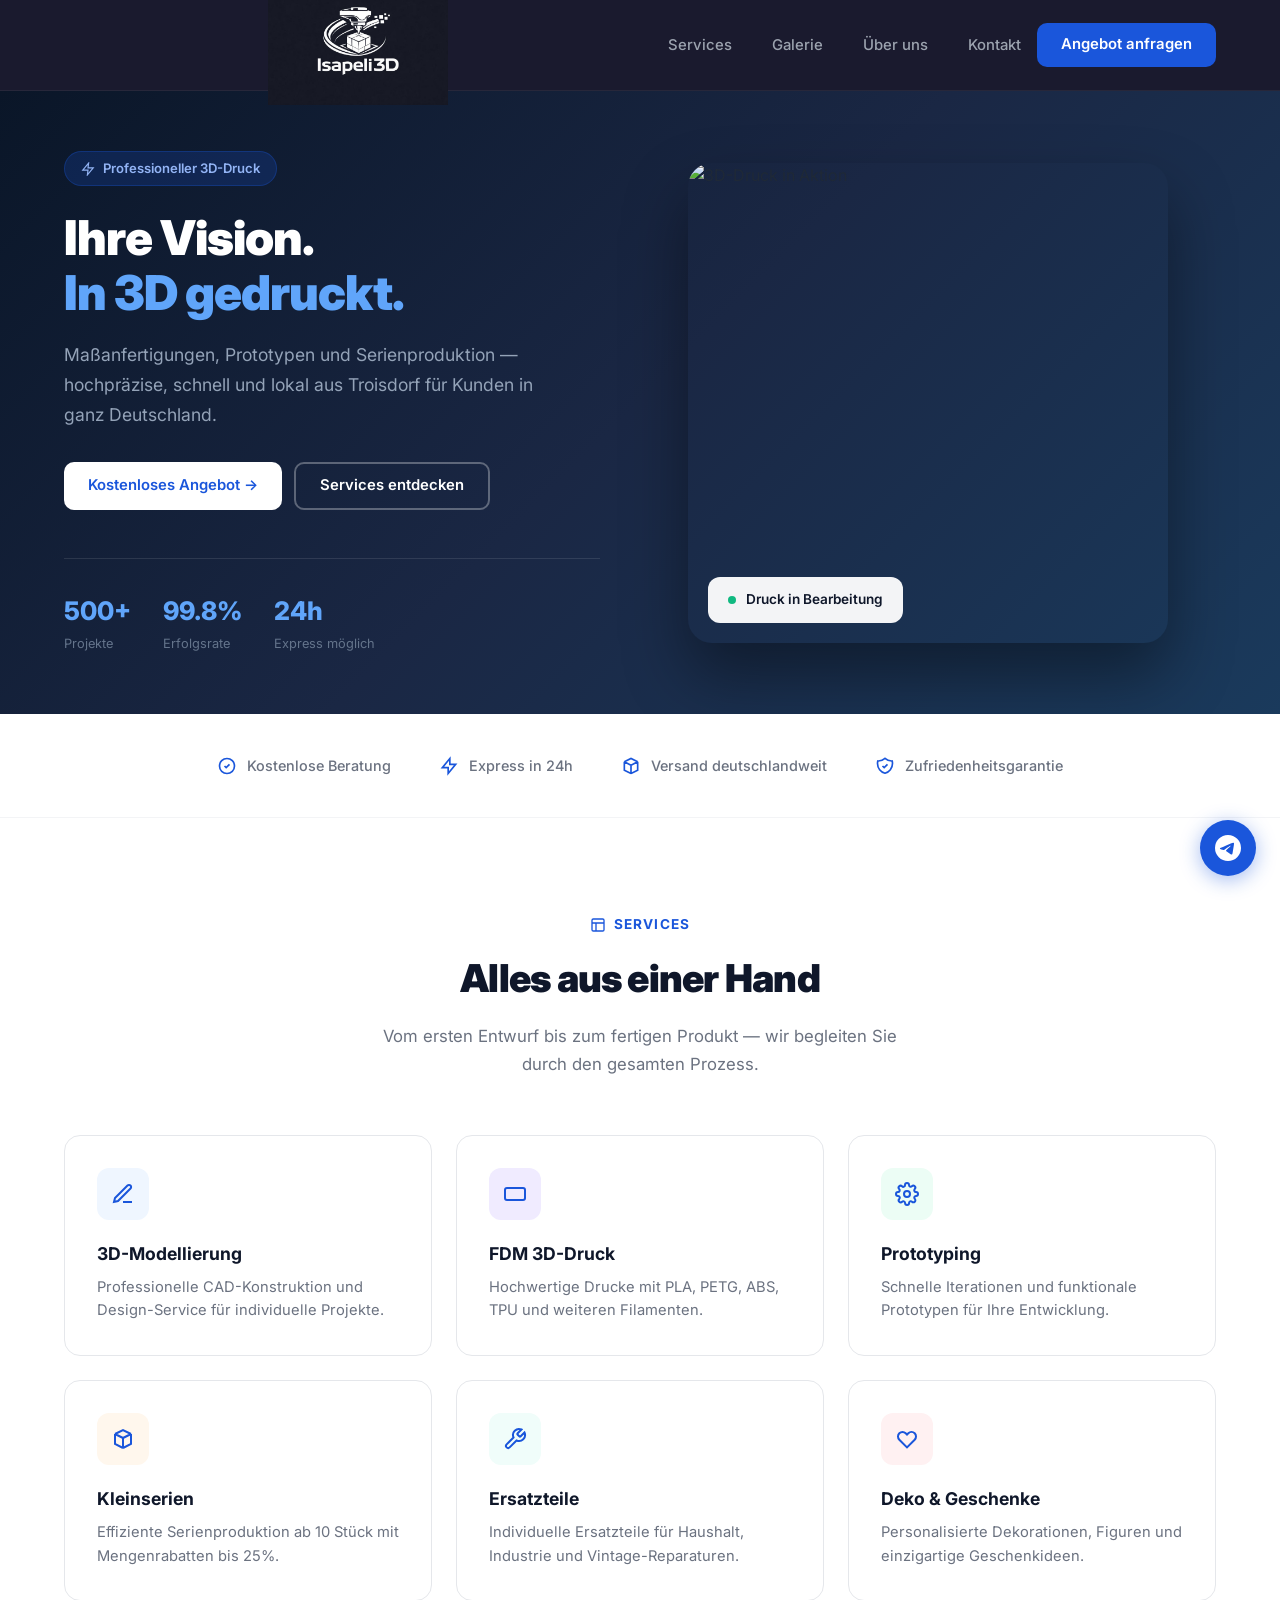
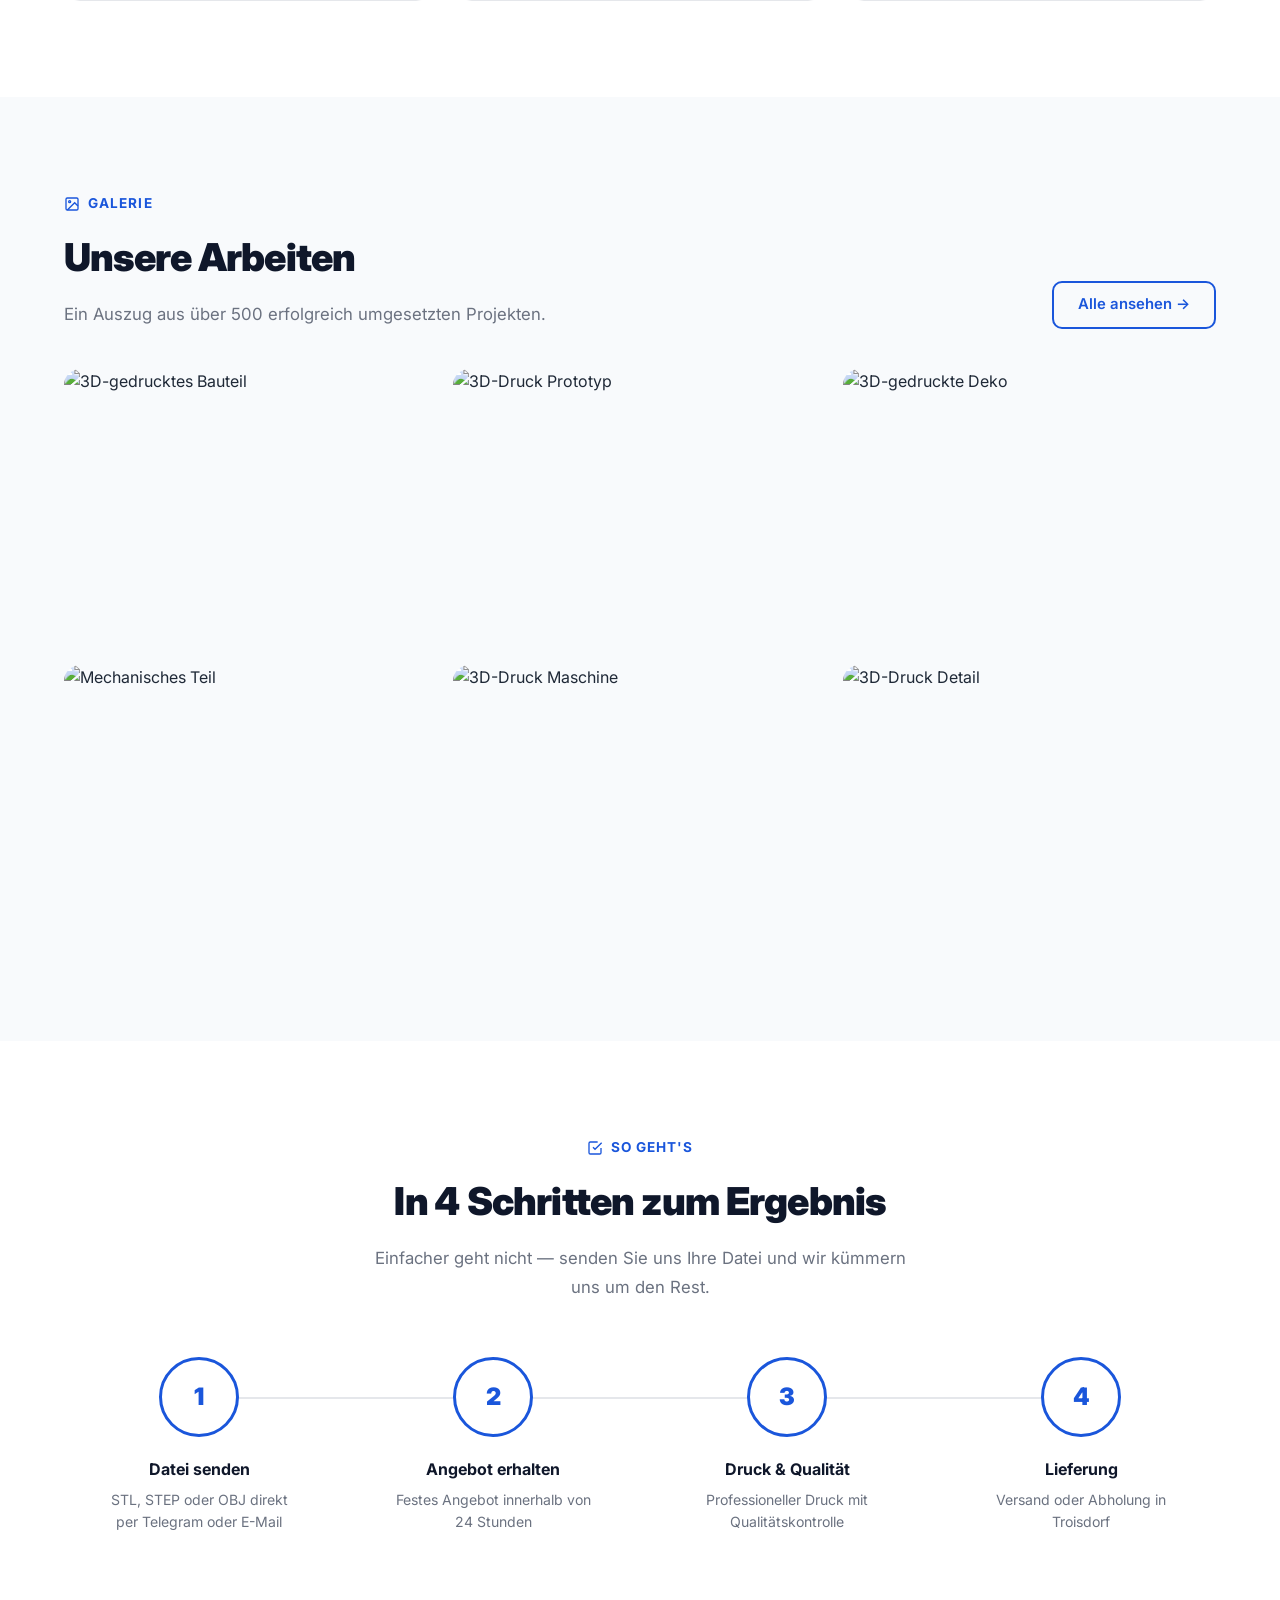
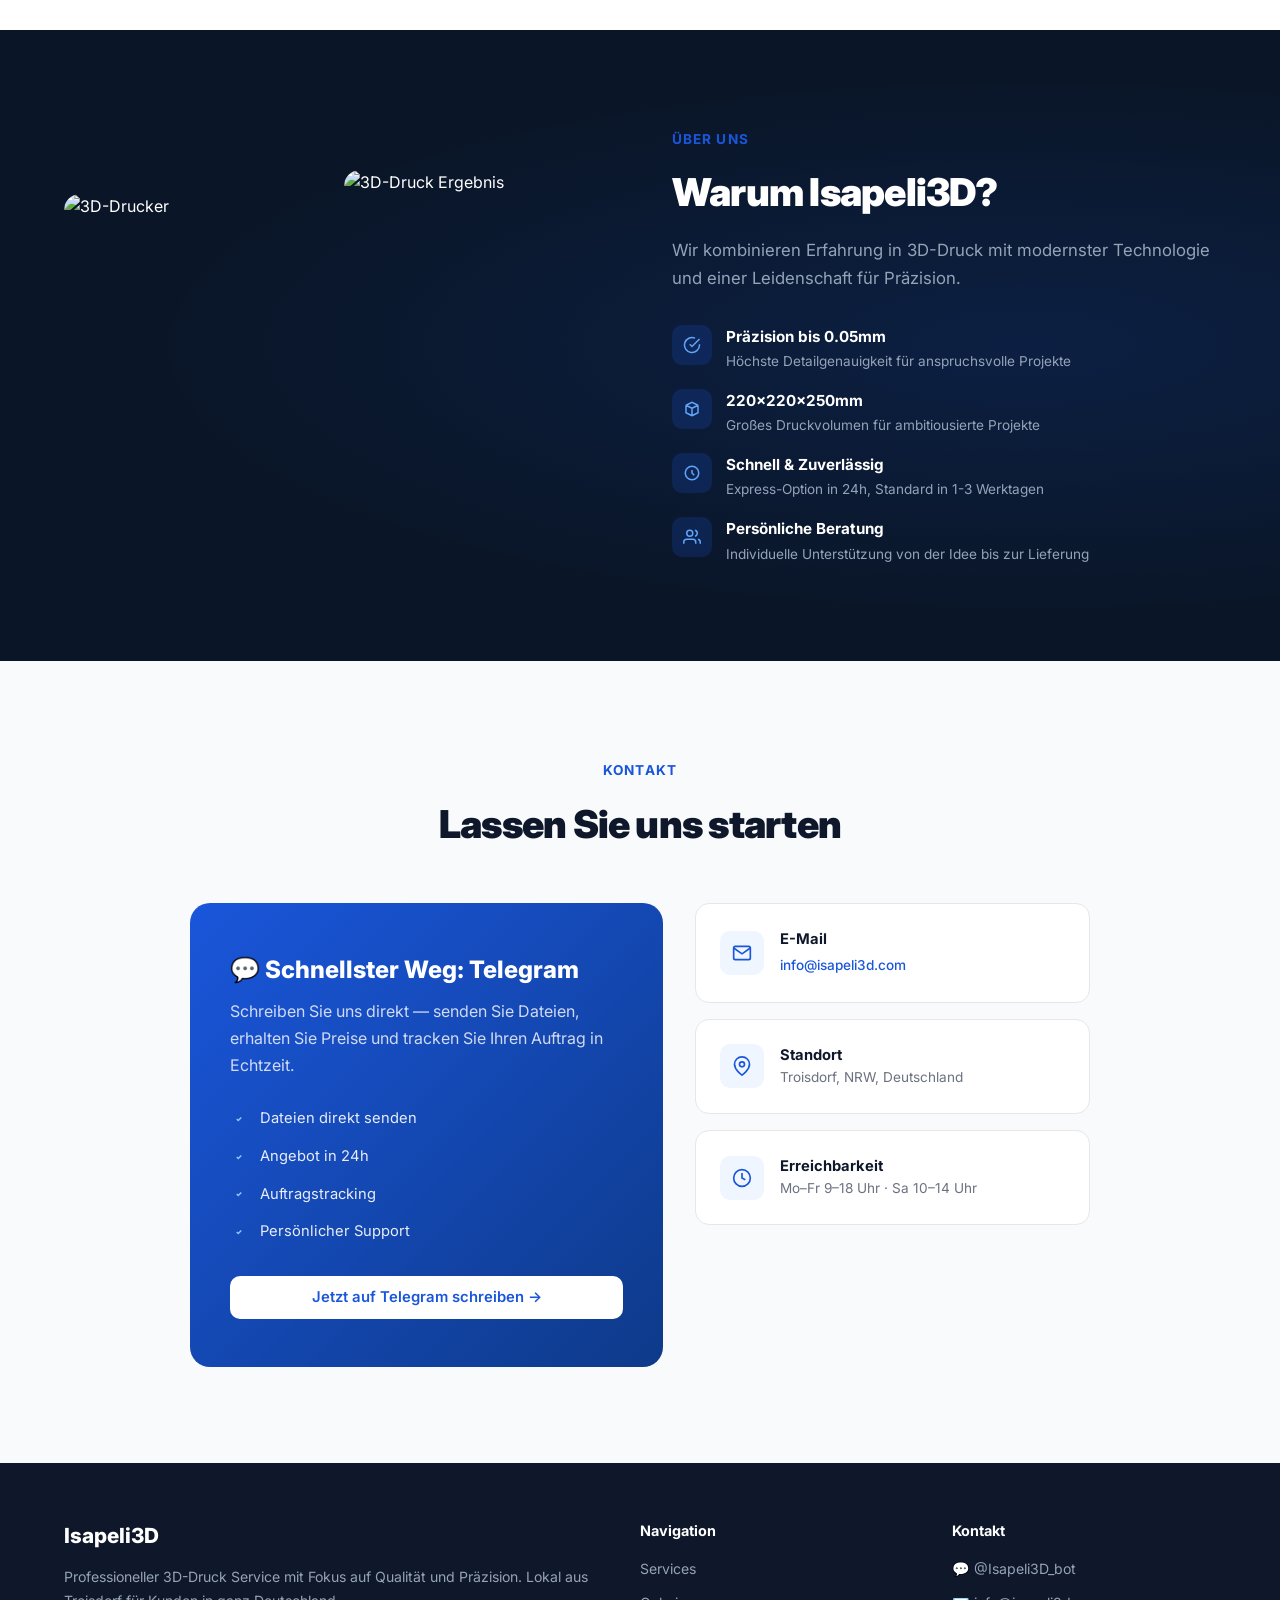
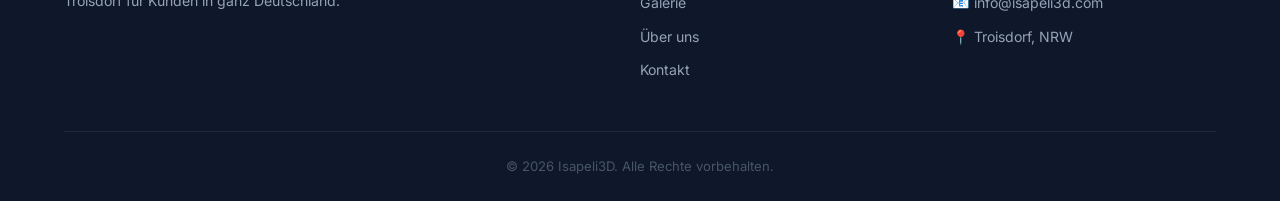
==== commit 7407ac1c: "fix: Header-Farbe an Logo-Hintergrund angepasst (#1a1a2e)" ====
--- a/index.html
+++ b/index.html
@@ -16,7 +16,7 @@
         .container{max-width:1200px;margin:0 auto;padding:0 24px}
 
         /* === HEADER === */
-        header{background:#0a0a0a;border-bottom:1px solid rgba(255,255,255,.08);position:sticky;top:0;z-index:1000}
+        header{background:#1a1a2e;border-bottom:1px solid rgba(255,255,255,.06);position:sticky;top:0;z-index:1000}
         .nav-wrap{display:flex;justify-content:space-between;align-items:center;height:90px}
         .logo-link{display:flex;align-items:center;justify-content:center;flex:1;text-decoration:none}
         .logo-link img{height:120px;width:auto}
@@ -91,11 +91,16 @@
         .showcase{background:#F8FAFC}
         .showcase-header{display:flex;justify-content:space-between;align-items:end;margin-bottom:40px;flex-wrap:wrap;gap:16px}
         .gallery{display:grid;grid-template-columns:repeat(3,1fr);gap:16px}
-        .gallery-item{position:relative;border-radius:16px;overflow:hidden;aspect-ratio:4/3;cursor:pointer}
-        .gallery-item img{width:100%;height:100%;object-fit:cover;transition:transform .4s}
-        .gallery-item:hover img{transform:scale(1.05)}
-        .gallery-item .overlay{position:absolute;inset:0;background:linear-gradient(to top,rgba(0,0,0,.6) 0%,transparent 50%);display:flex;align-items:end;padding:20px;opacity:0;transition:opacity .3s}
-        .gallery-item:hover .overlay{opacity:1}
+        .gallery-item{position:relative;border-radius:16px;overflow:hidden;aspect-ratio:4/3}
+        .gallery-item img{width:100%;height:100%;object-fit:cover}
+        @media(hover:hover){
+            .gallery-item{cursor:pointer}
+            .gallery-item img{transition:transform .4s}
+            .gallery-item:hover img{transform:scale(1.05)}
+            .gallery-item .overlay{opacity:0;transition:opacity .3s}
+            .gallery-item:hover .overlay{opacity:1}
+        }
+        .gallery-item .overlay{position:absolute;inset:0;background:linear-gradient(to top,rgba(0,0,0,.6) 0%,transparent 50%);display:flex;align-items:end;padding:20px}
         .gallery-item .overlay span{color:#fff;font-weight:600;font-size:.95rem}
 
         /* === PROCESS === */
@@ -186,6 +191,7 @@
             .hero-text h1{font-size:2rem}
             .services-grid{grid-template-columns:1fr}
             .gallery{grid-template-columns:1fr 1fr}
+            .gallery-hidden-mobile{display:none}
             .steps{grid-template-columns:1fr 1fr}
             .tg-card{padding:32px 24px}
             .trust-inner{gap:24px}
@@ -317,12 +323,12 @@
                 <a href="https://t.me/Isapeli3D_bot" target="_blank" class="btn btn-outline">Alle ansehen →</a>
             </div>
             <div class="gallery">
-                <div class="gallery-item"><img src="https://plus.unsplash.com/premium_photo-1678565899333-1e5f291337b0?w=500&h=375&fit=crop&q=80" alt="3D-gedrucktes Bauteil"><div class="overlay"><span>⚙️ Präzisionsbauteil</span></div></div>
-                <div class="gallery-item"><img src="https://images.unsplash.com/photo-1628348070889-cb656235b4eb?w=500&h=375&fit=crop&q=80" alt="3D-Druck Prototyp"><div class="overlay"><span>📐 Architekturmodell</span></div></div>
-                <div class="gallery-item"><img src="https://images.unsplash.com/photo-1616400619175-5beda3a17896?w=500&h=375&fit=crop&q=80" alt="3D-gedruckte Deko"><div class="overlay"><span>🎨 Dekorationsfigur</span></div></div>
-                <div class="gallery-item"><img src="https://images.unsplash.com/photo-1592478411213-6153e4ebc07d?w=500&h=375&fit=crop&q=80" alt="Mechanisches Teil"><div class="overlay"><span>🔧 Funktionales Bauteil</span></div></div>
-                <div class="gallery-item"><img src="https://images.unsplash.com/photo-1605650248703-1f83e535c674?w=500&h=375&fit=crop&q=80" alt="3D-Druck Maschine"><div class="overlay"><span>🖨️ Serienproduktion</span></div></div>
-                <div class="gallery-item"><img src="https://images.unsplash.com/photo-1581091226825-a6a2a5aee158?w=500&h=375&fit=crop&q=80" alt="3D-Druck Detail"><div class="overlay"><span>✨ Detailaufnahme</span></div></div>
+                <div class="gallery-item"><img src="https://plus.unsplash.com/premium_photo-1678565899333-1e5f291337b0?w=400&h=300&fit=crop&q=70" alt="3D-gedrucktes Bauteil" loading="lazy"><div class="overlay"><span>⚙️ Präzisionsbauteil</span></div></div>
+                <div class="gallery-item"><img src="https://images.unsplash.com/photo-1628348070889-cb656235b4eb?w=400&h=300&fit=crop&q=70" alt="3D-Druck Prototyp" loading="lazy"><div class="overlay"><span>📐 Architekturmodell</span></div></div>
+                <div class="gallery-item"><img src="https://images.unsplash.com/photo-1616400619175-5beda3a17896?w=400&h=300&fit=crop&q=70" alt="3D-gedruckte Deko" loading="lazy"><div class="overlay"><span>🎨 Dekorationsfigur</span></div></div>
+                <div class="gallery-item"><img src="https://images.unsplash.com/photo-1592478411213-6153e4ebc07d?w=400&h=300&fit=crop&q=70" alt="Mechanisches Teil" loading="lazy"><div class="overlay"><span>🔧 Funktionales Bauteil</span></div></div>
+                <div class="gallery-item gallery-hidden-mobile"><img src="https://images.unsplash.com/photo-1605650248703-1f83e535c674?w=400&h=300&fit=crop&q=70" alt="3D-Druck Maschine" loading="lazy"><div class="overlay"><span>🖨️ Serienproduktion</span></div></div>
+                <div class="gallery-item gallery-hidden-mobile"><img src="https://images.unsplash.com/photo-1581091226825-a6a2a5aee158?w=400&h=300&fit=crop&q=70" alt="3D-Druck Detail" loading="lazy"><div class="overlay"><span>✨ Detailaufnahme</span></div></div>
             </div>
         </div>
     </section>
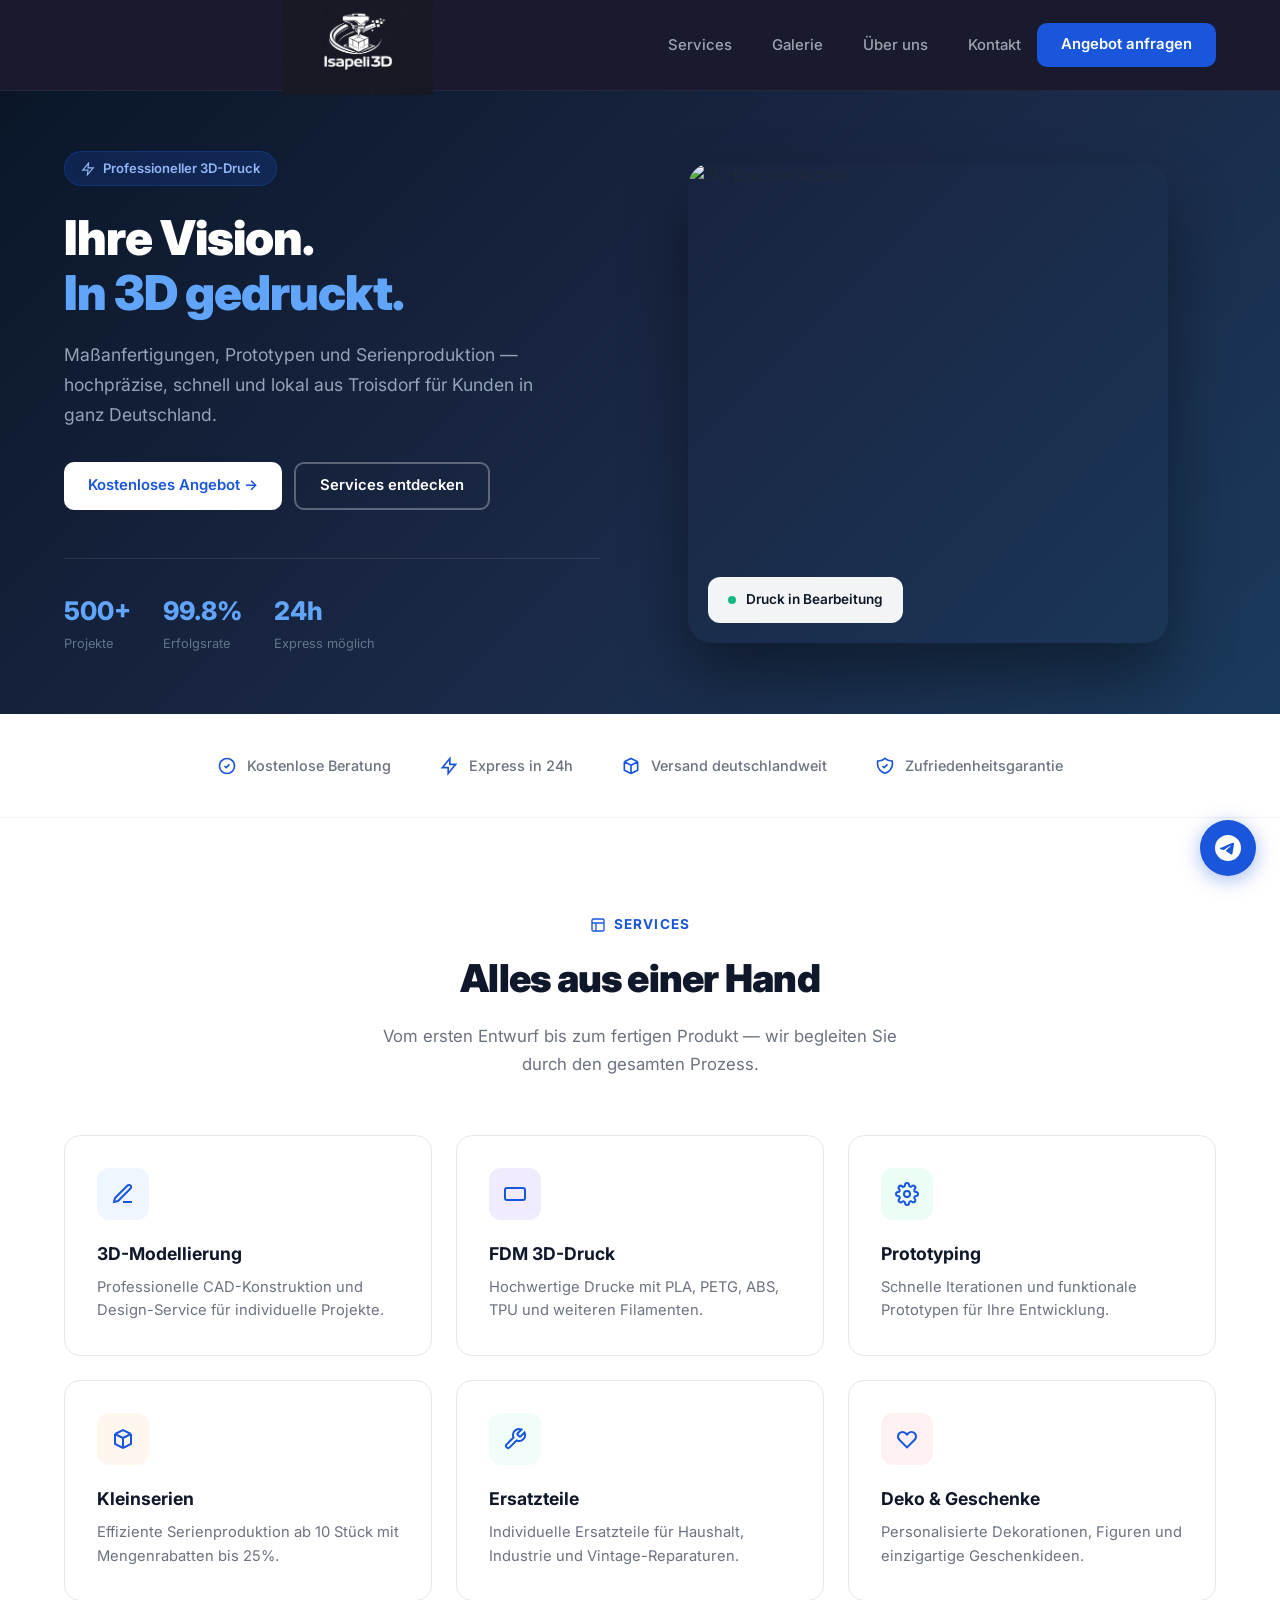
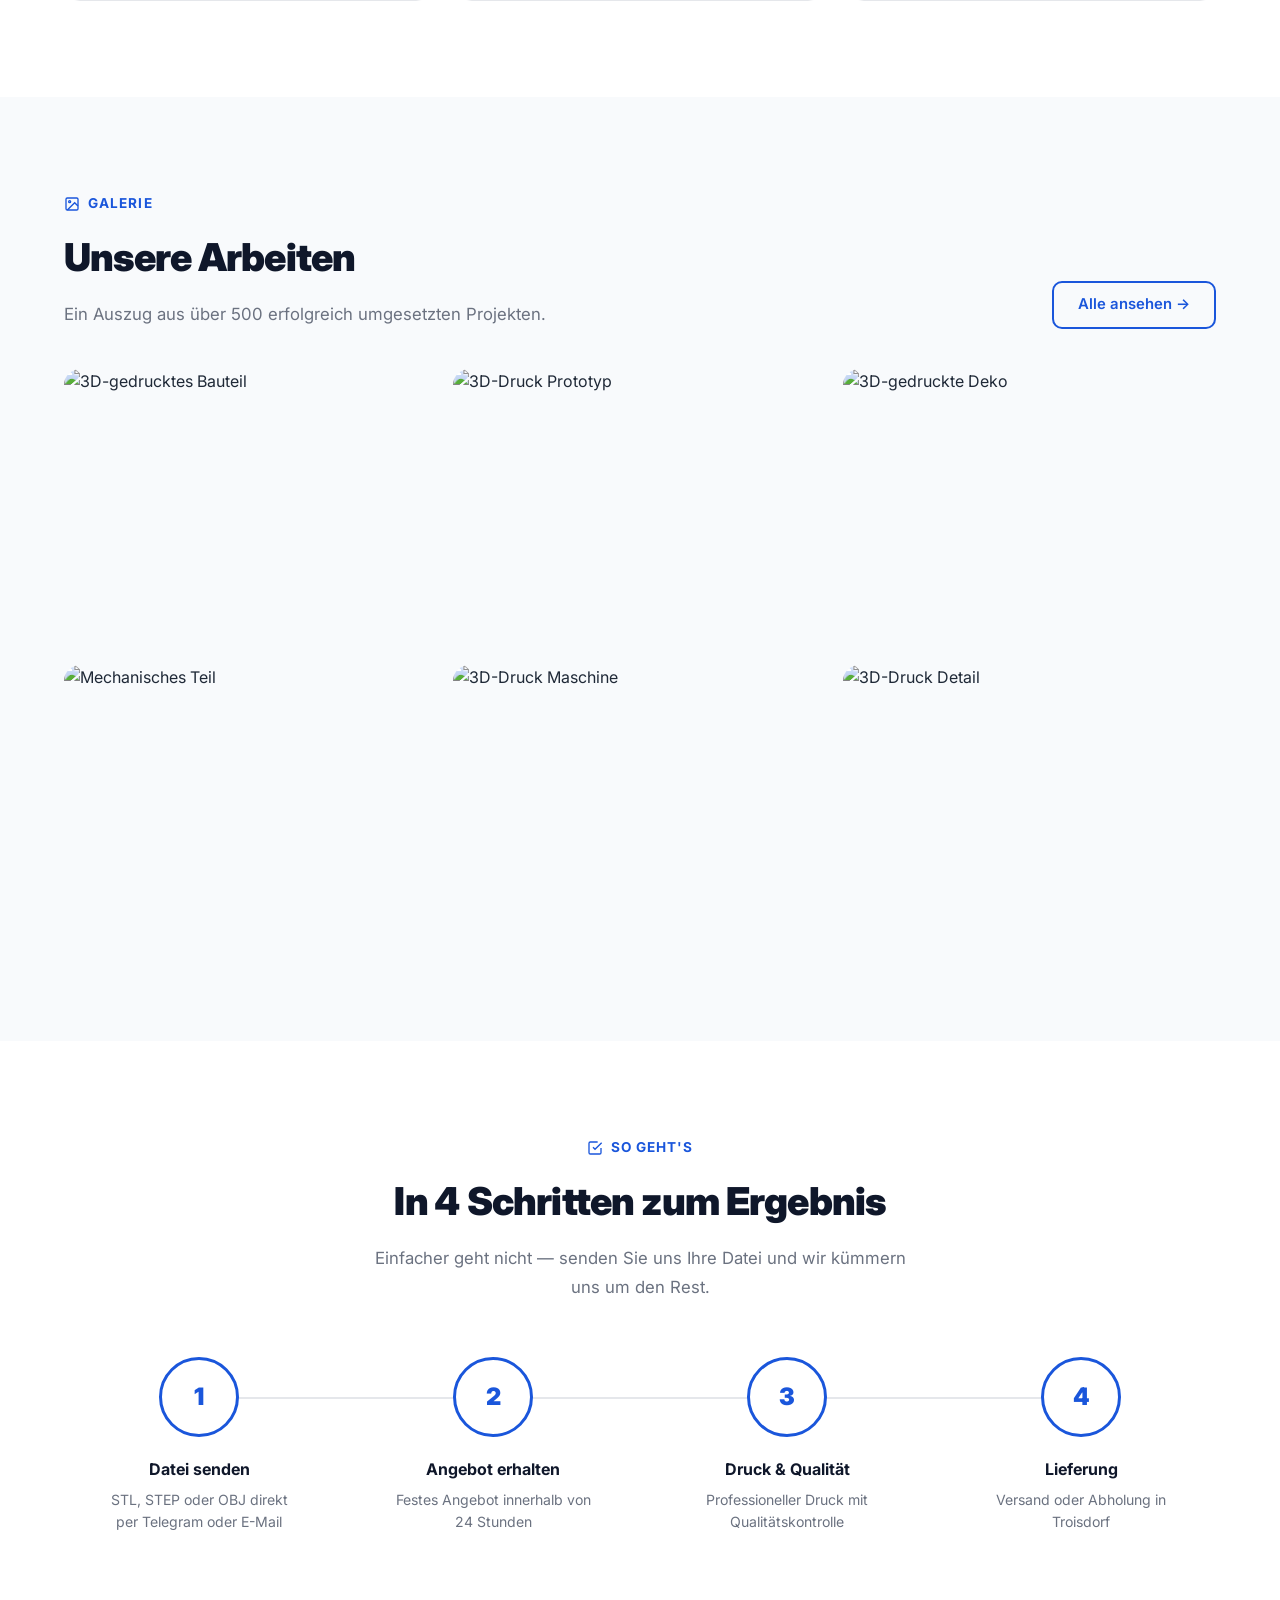
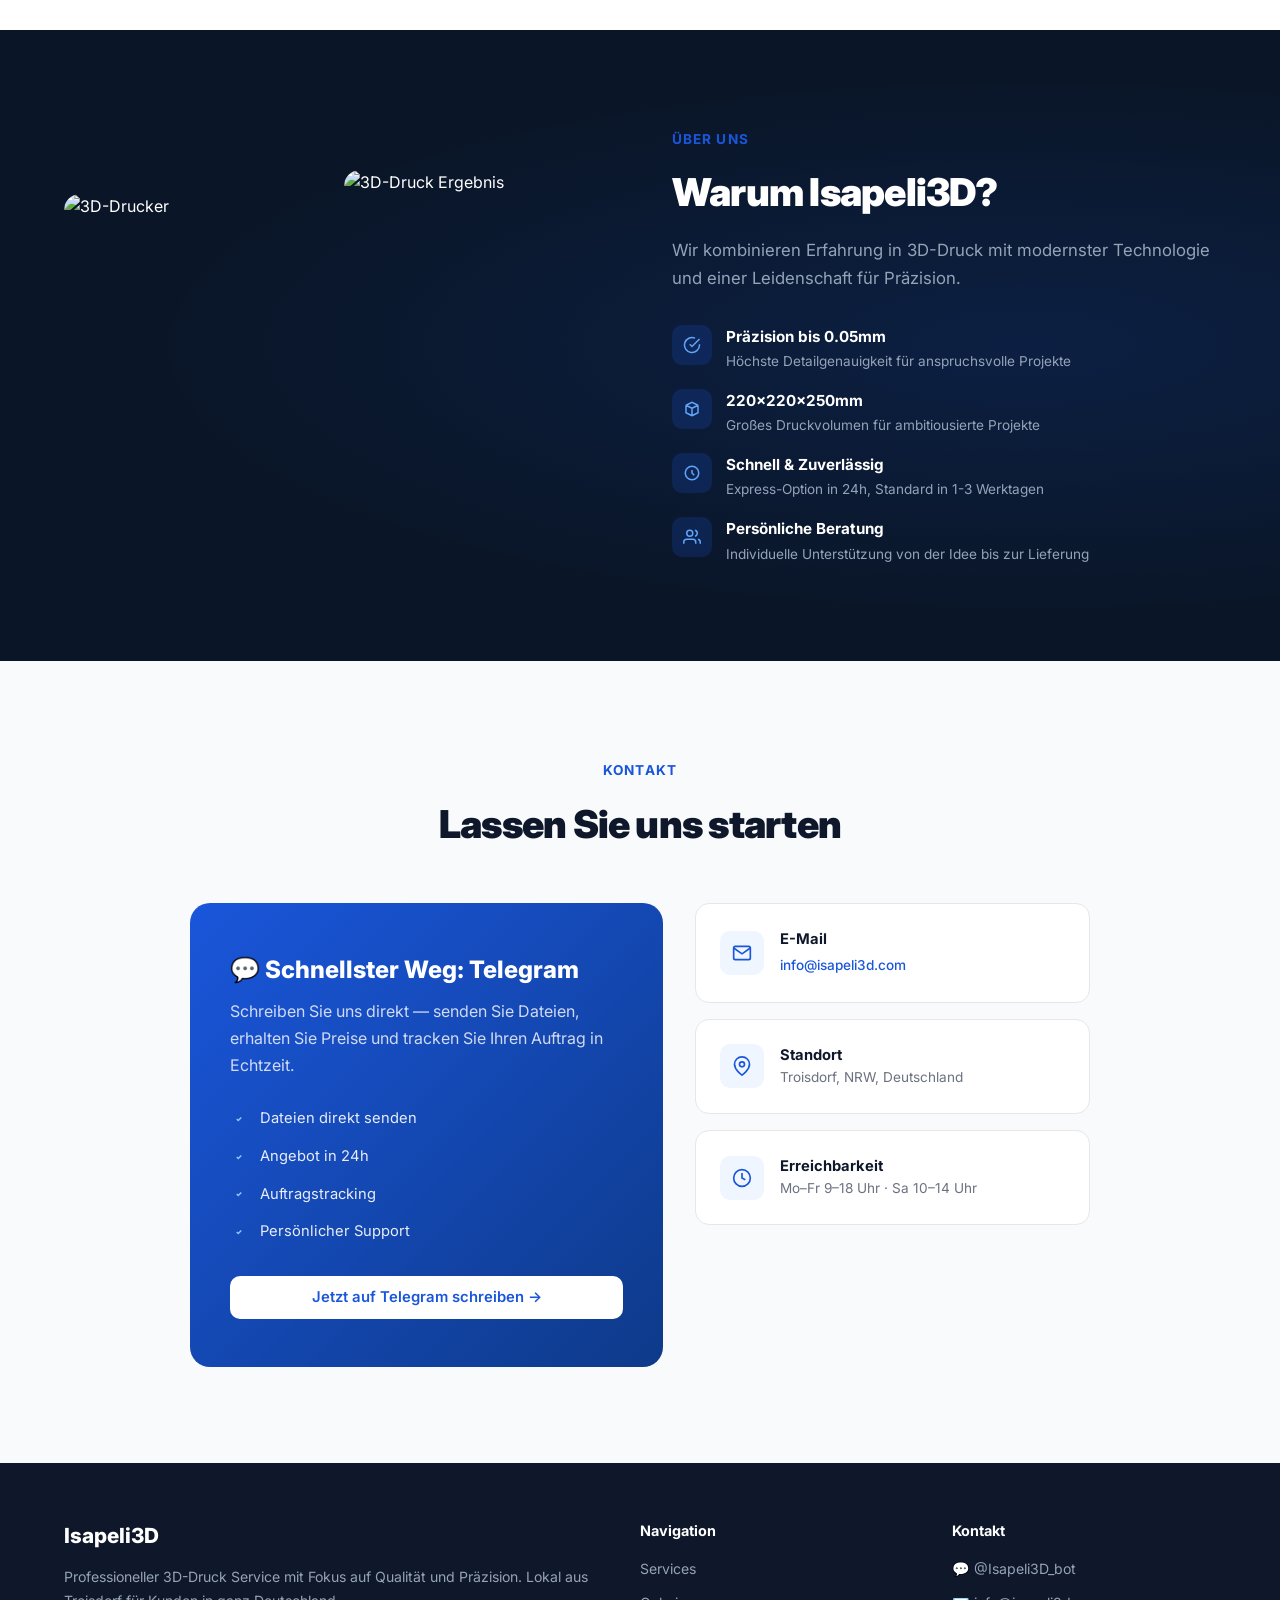
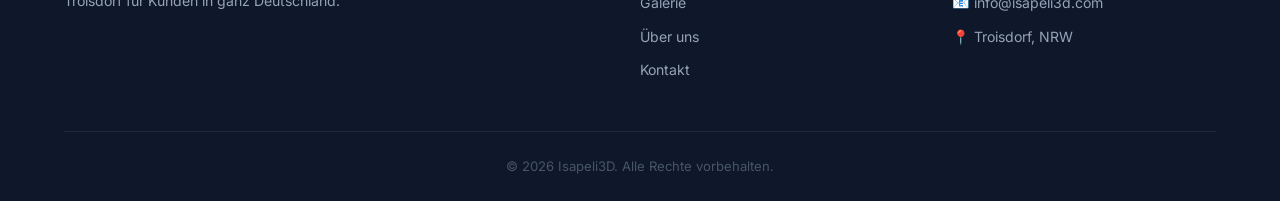
==== commit 51a60568: "fix: Logo auf 100px verkleinert" ====
--- a/index.html
+++ b/index.html
@@ -19,7 +19,7 @@
         header{background:#1a1a2e;border-bottom:1px solid rgba(255,255,255,.06);position:sticky;top:0;z-index:1000}
         .nav-wrap{display:flex;justify-content:space-between;align-items:center;height:90px}
         .logo-link{display:flex;align-items:center;justify-content:center;flex:1;text-decoration:none}
-        .logo-link img{height:120px;width:auto}
+        .logo-link img{height:100px;width:auto}
         nav{display:flex;align-items:center;gap:36px}
         nav ul{display:flex;list-style:none;gap:8px}
         nav a{text-decoration:none;color:#9ca3af;font-weight:500;font-size:.93rem;padding:8px 16px;border-radius:8px;transition:all .2s}
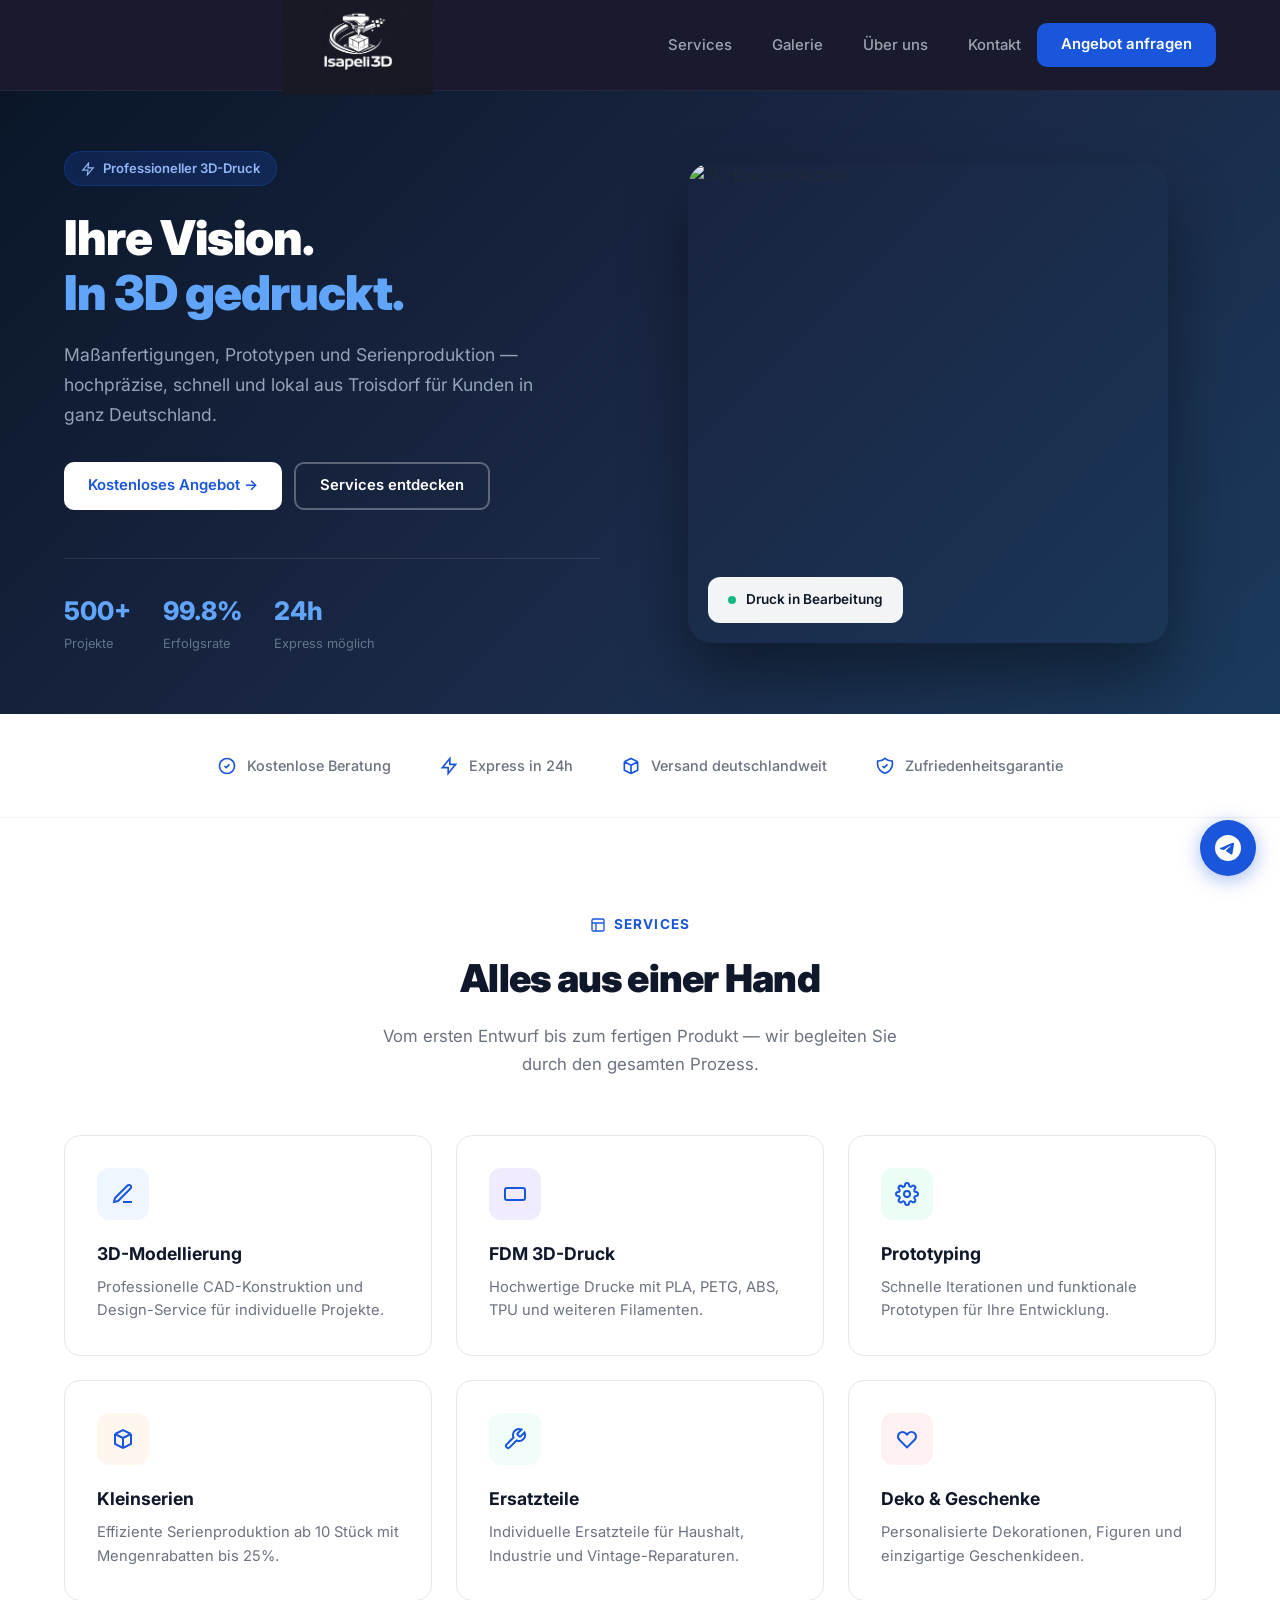
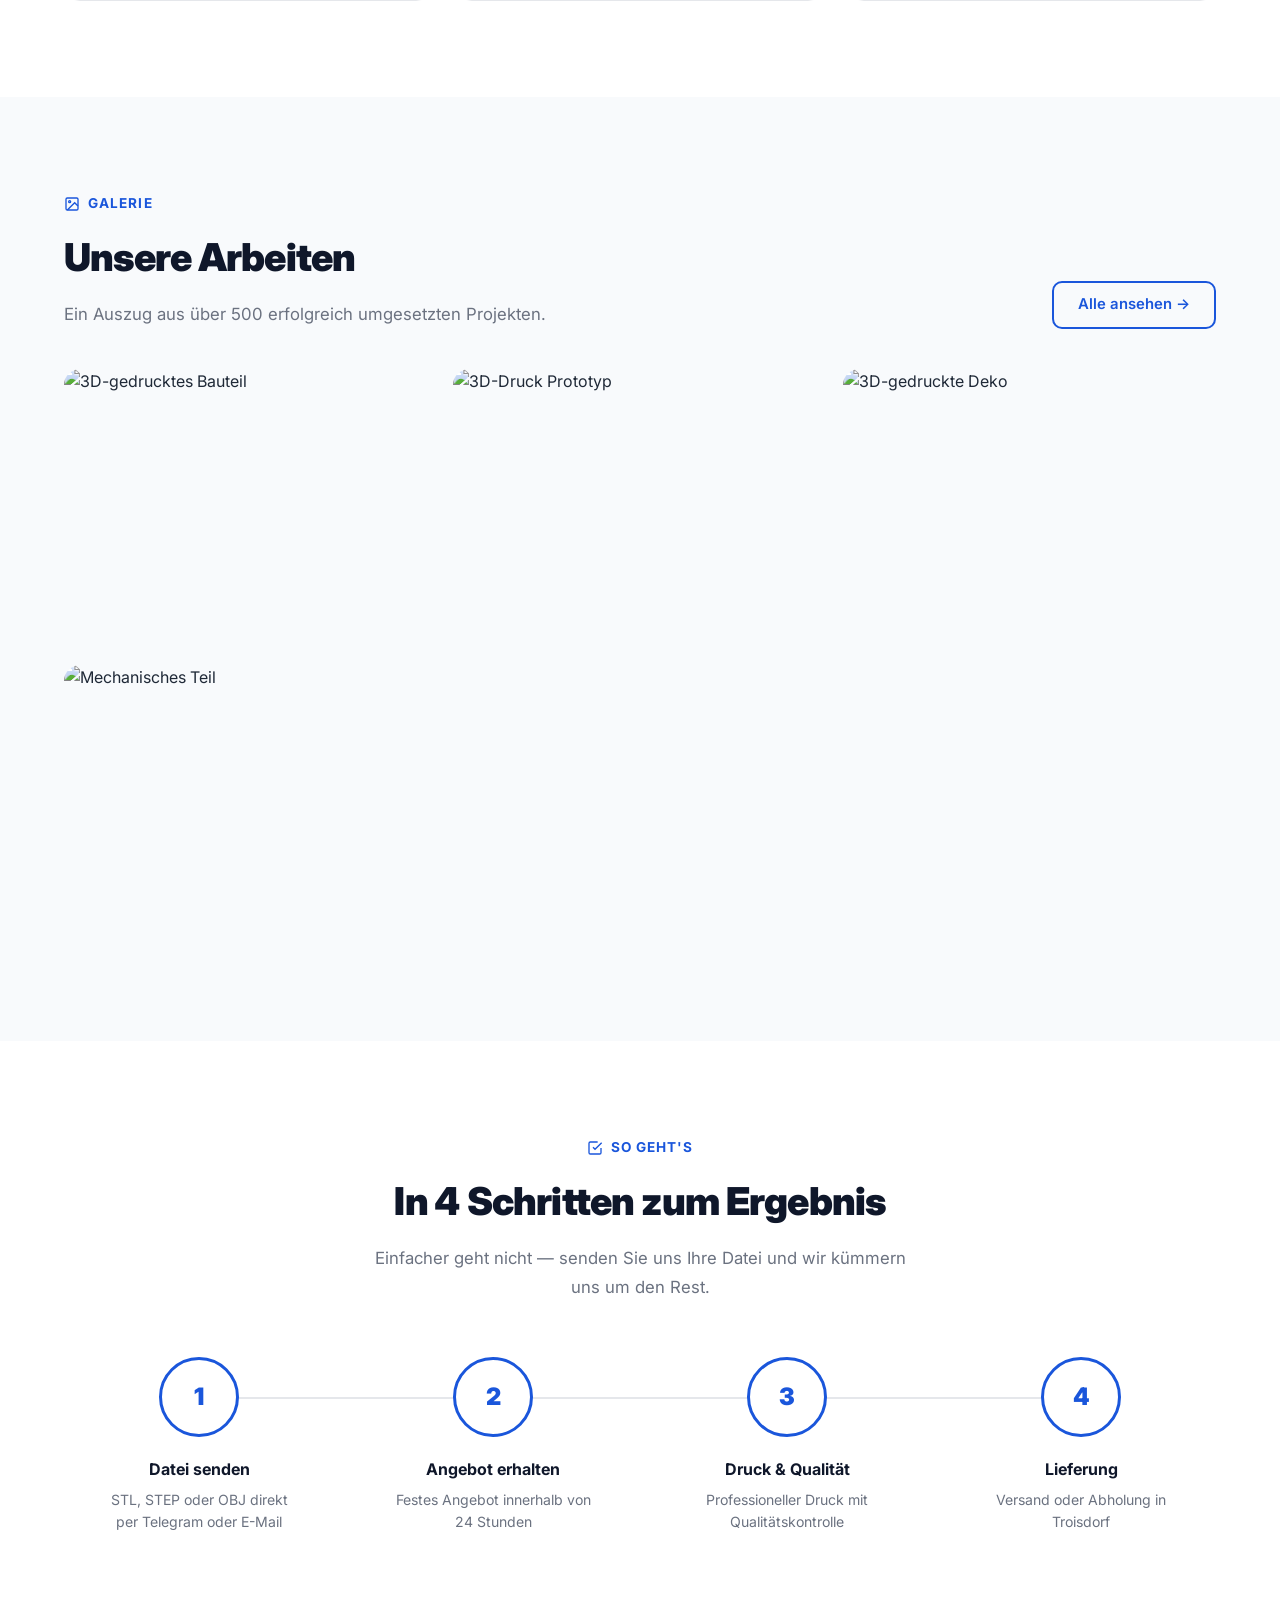
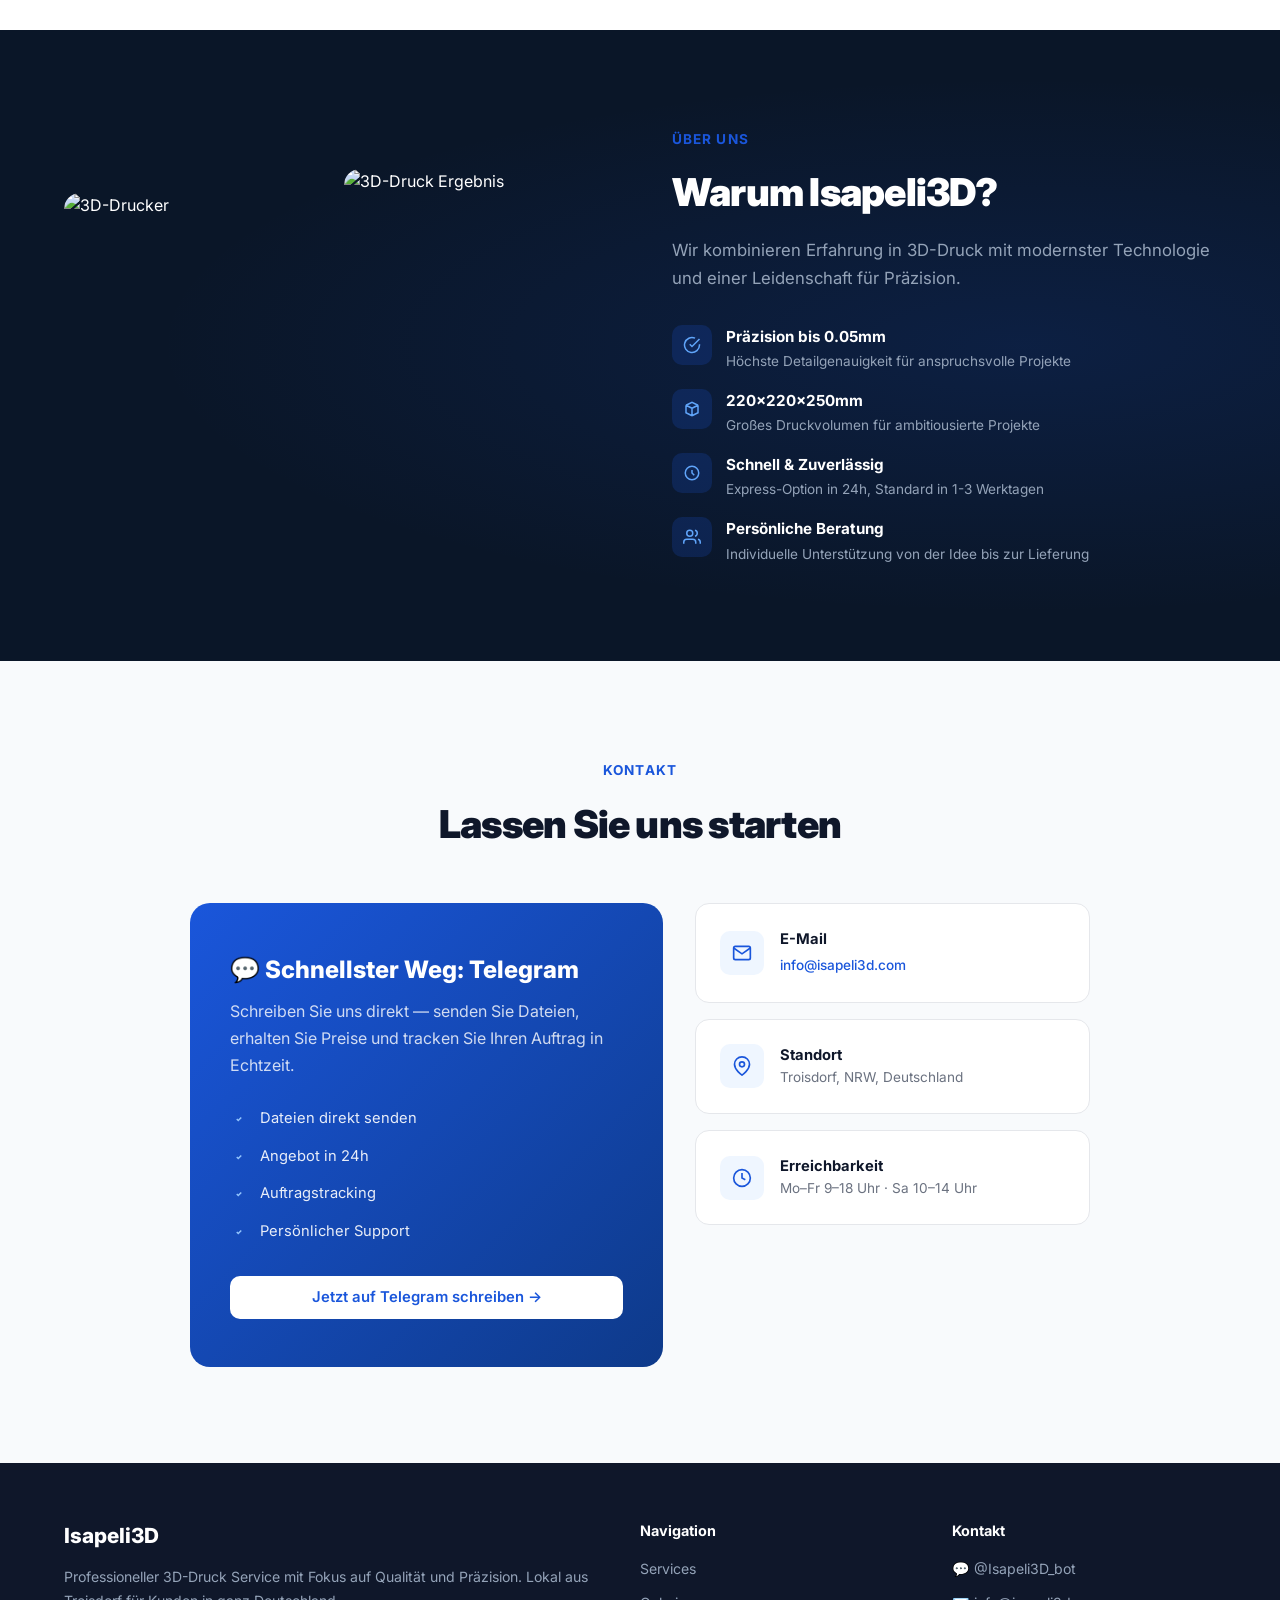
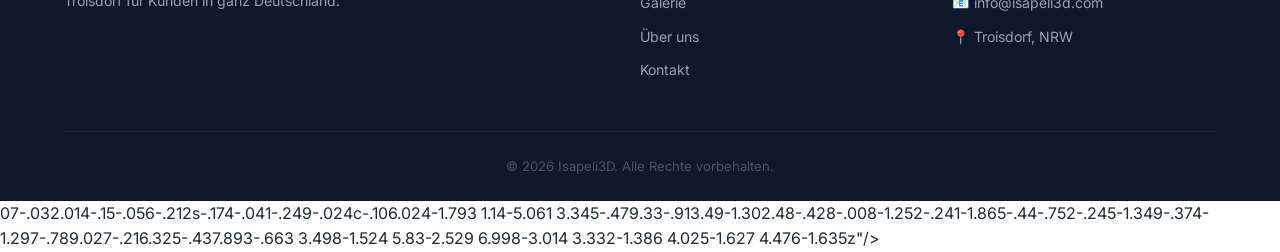
==== commit d486c8ac: "fix: mobile gallery crash - Hover nur bei Desktop (@media hover:hover) - Overlay immer sichtbar auf " ====
--- a/index.html
+++ b/index.html
@@ -323,12 +323,10 @@
                 <a href="https://t.me/Isapeli3D_bot" target="_blank" class="btn btn-outline">Alle ansehen →</a>
             </div>
             <div class="gallery">
-                <div class="gallery-item"><img src="https://plus.unsplash.com/premium_photo-1678565899333-1e5f291337b0?w=400&h=300&fit=crop&q=70" alt="3D-gedrucktes Bauteil" loading="lazy"><div class="overlay"><span>⚙️ Präzisionsbauteil</span></div></div>
-                <div class="gallery-item"><img src="https://images.unsplash.com/photo-1628348070889-cb656235b4eb?w=400&h=300&fit=crop&q=70" alt="3D-Druck Prototyp" loading="lazy"><div class="overlay"><span>📐 Architekturmodell</span></div></div>
-                <div class="gallery-item"><img src="https://images.unsplash.com/photo-1616400619175-5beda3a17896?w=400&h=300&fit=crop&q=70" alt="3D-gedruckte Deko" loading="lazy"><div class="overlay"><span>🎨 Dekorationsfigur</span></div></div>
-                <div class="gallery-item"><img src="https://images.unsplash.com/photo-1592478411213-6153e4ebc07d?w=400&h=300&fit=crop&q=70" alt="Mechanisches Teil" loading="lazy"><div class="overlay"><span>🔧 Funktionales Bauteil</span></div></div>
-                <div class="gallery-item gallery-hidden-mobile"><img src="https://images.unsplash.com/photo-1605650248703-1f83e535c674?w=400&h=300&fit=crop&q=70" alt="3D-Druck Maschine" loading="lazy"><div class="overlay"><span>🖨️ Serienproduktion</span></div></div>
-                <div class="gallery-item gallery-hidden-mobile"><img src="https://images.unsplash.com/photo-1581091226825-a6a2a5aee158?w=400&h=300&fit=crop&q=70" alt="3D-Druck Detail" loading="lazy"><div class="overlay"><span>✨ Detailaufnahme</span></div></div>
+                <div class="gallery-item"><img src="https://images.unsplash.com/photo-1581091226825-a6a2a5aee158?w=350&h=260&fit=crop&q=70" alt="3D-gedrucktes Bauteil" loading="lazy"><div class="overlay"><span>⚙️ Präzisionsbauteil</span></div></div>
+                <div class="gallery-item"><img src="https://images.unsplash.com/photo-1628348070889-cb656235b4eb?w=350&h=260&fit=crop&q=70" alt="3D-Druck Prototyp" loading="lazy"><div class="overlay"><span>📐 Architekturmodell</span></div></div>
+                <div class="gallery-item"><img src="https://images.unsplash.com/photo-1616400619175-5beda3a17896?w=350&h=260&fit=crop&q=70" alt="3D-gedruckte Deko" loading="lazy"><div class="overlay"><span>🎨 Dekorationsfigur</span></div></div>
+                <div class="gallery-item"><img src="https://images.unsplash.com/photo-1592478411213-6153e4ebc07d?w=350&h=260&fit=crop&q=70" alt="Mechanisches Teil" loading="lazy"><div class="overlay"><span>🔧 Funktionales Bauteil</span></div></div>
             </div>
         </div>
     </section>
@@ -463,3 +461,12 @@
     </script>
 </body>
 </html>
+07-.032.014-.15-.056-.212s-.174-.041-.249-.024c-.106.024-1.793 1.14-5.061 3.345-.479.33-.913.49-1.302.48-.428-.008-1.252-.241-1.865-.44-.752-.245-1.349-.374-1.297-.789.027-.216.325-.437.893-.663 3.498-1.524 5.83-2.529 6.998-3.014 3.332-1.386 4.025-1.627 4.476-1.635z"/></svg>
+    </a>
+
+    <script>
+        function toggleMobile(){document.getElementById('mobileNav').classList.toggle('active')}
+        function closeMobile(){document.getElementById('mobileNav').classList.remove('active')}
+    </script>
+</body>
+</html>
